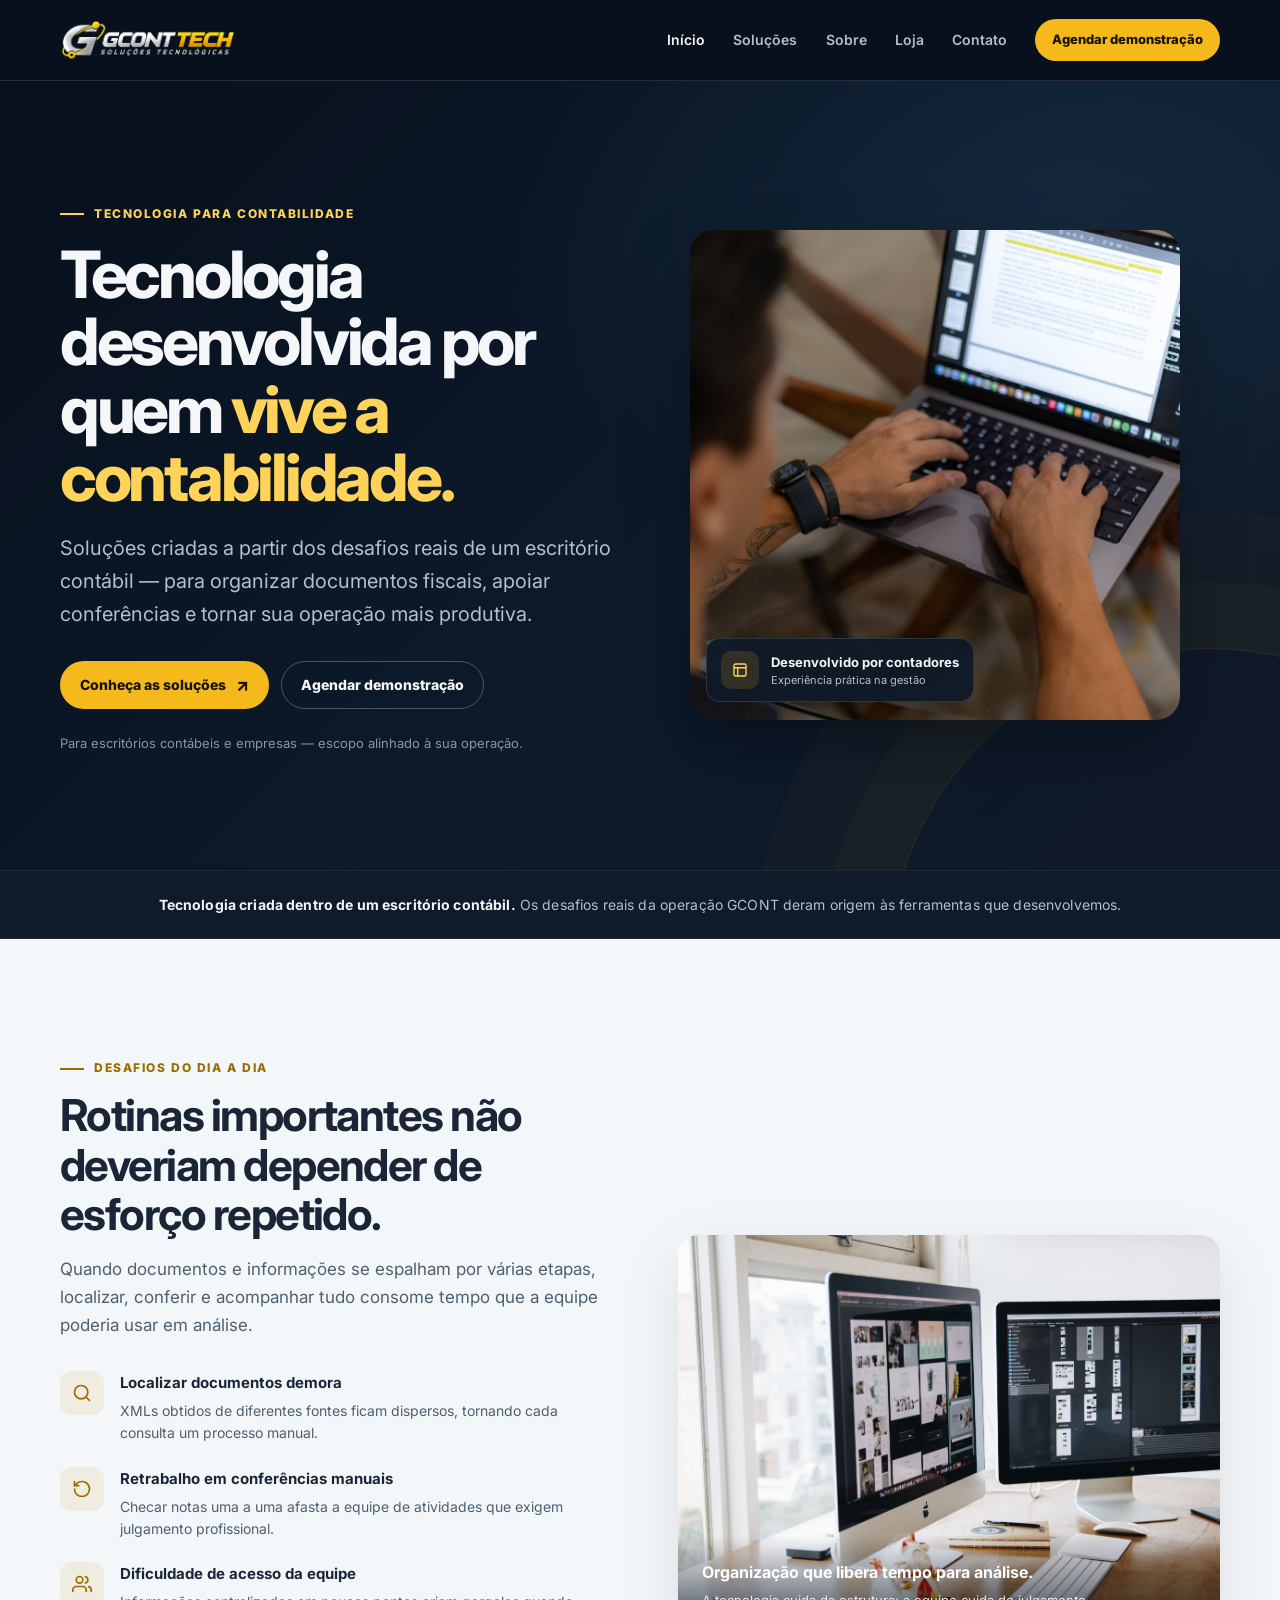
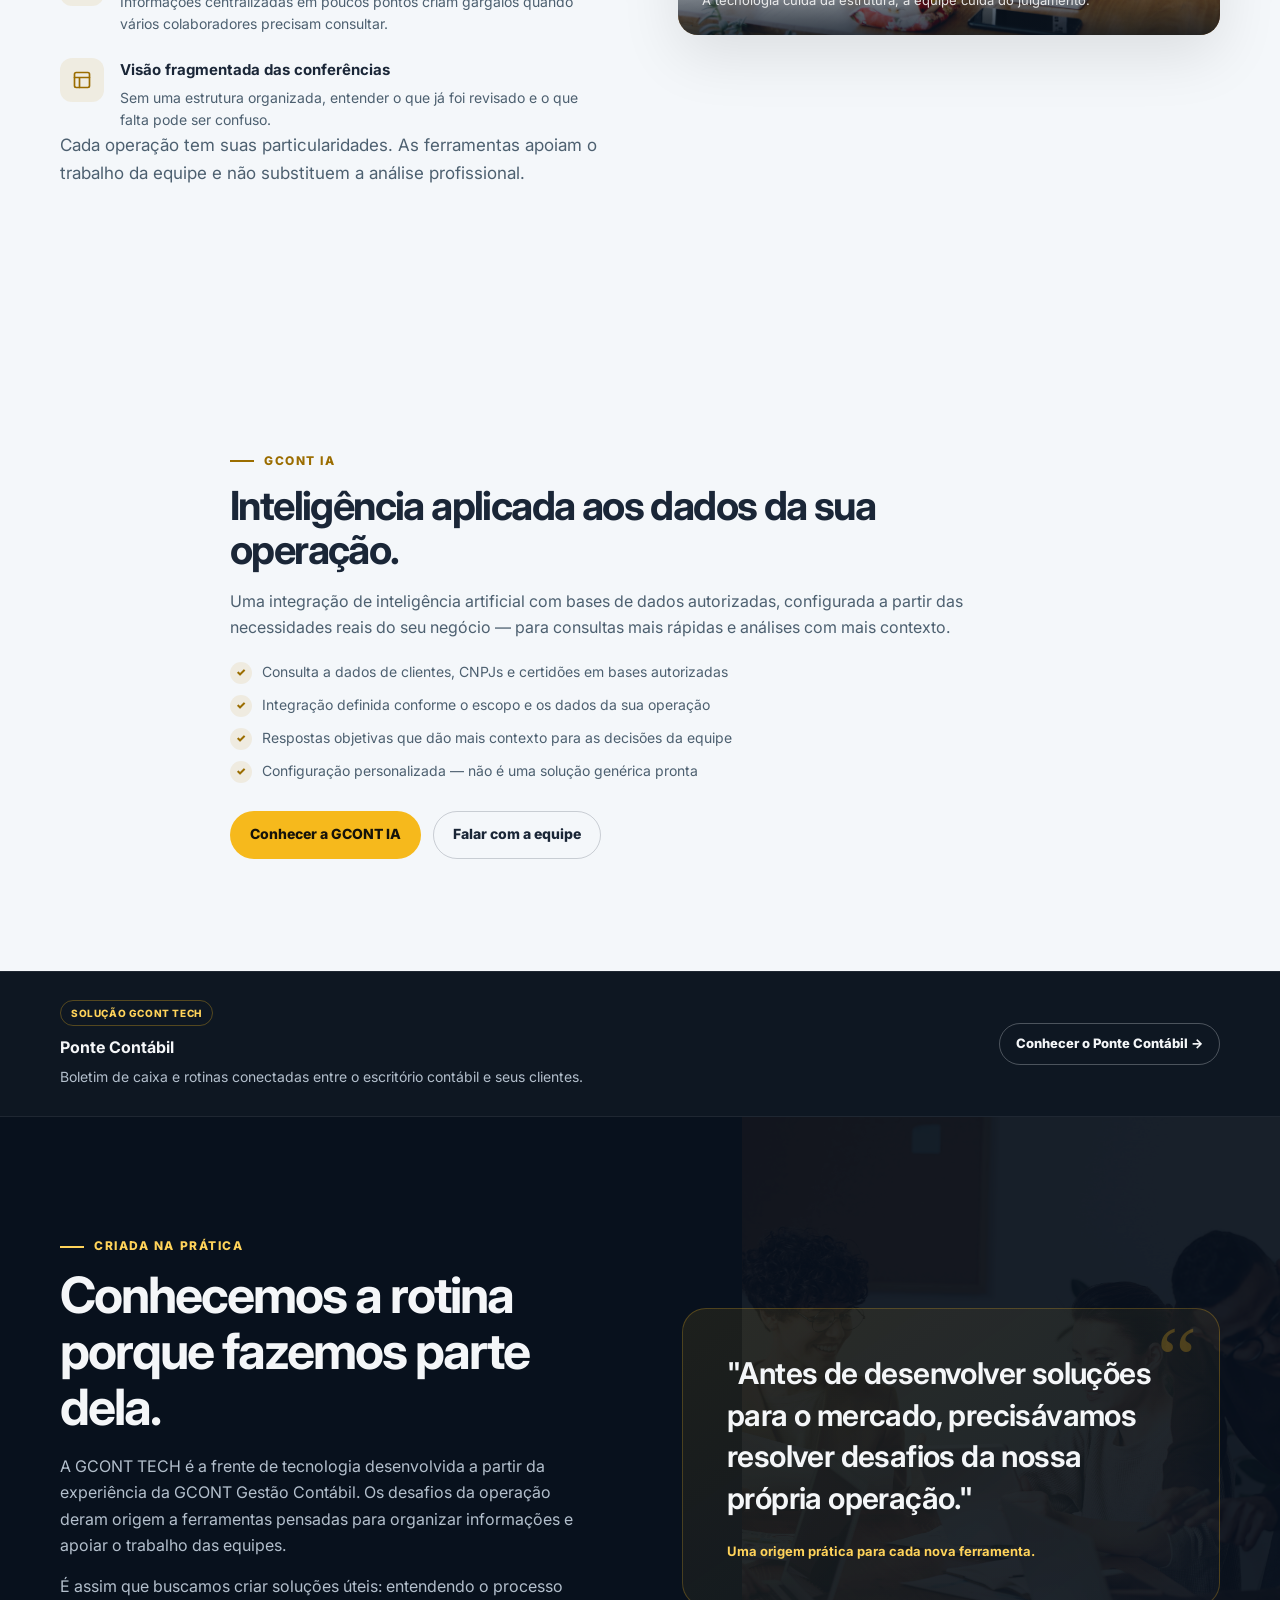
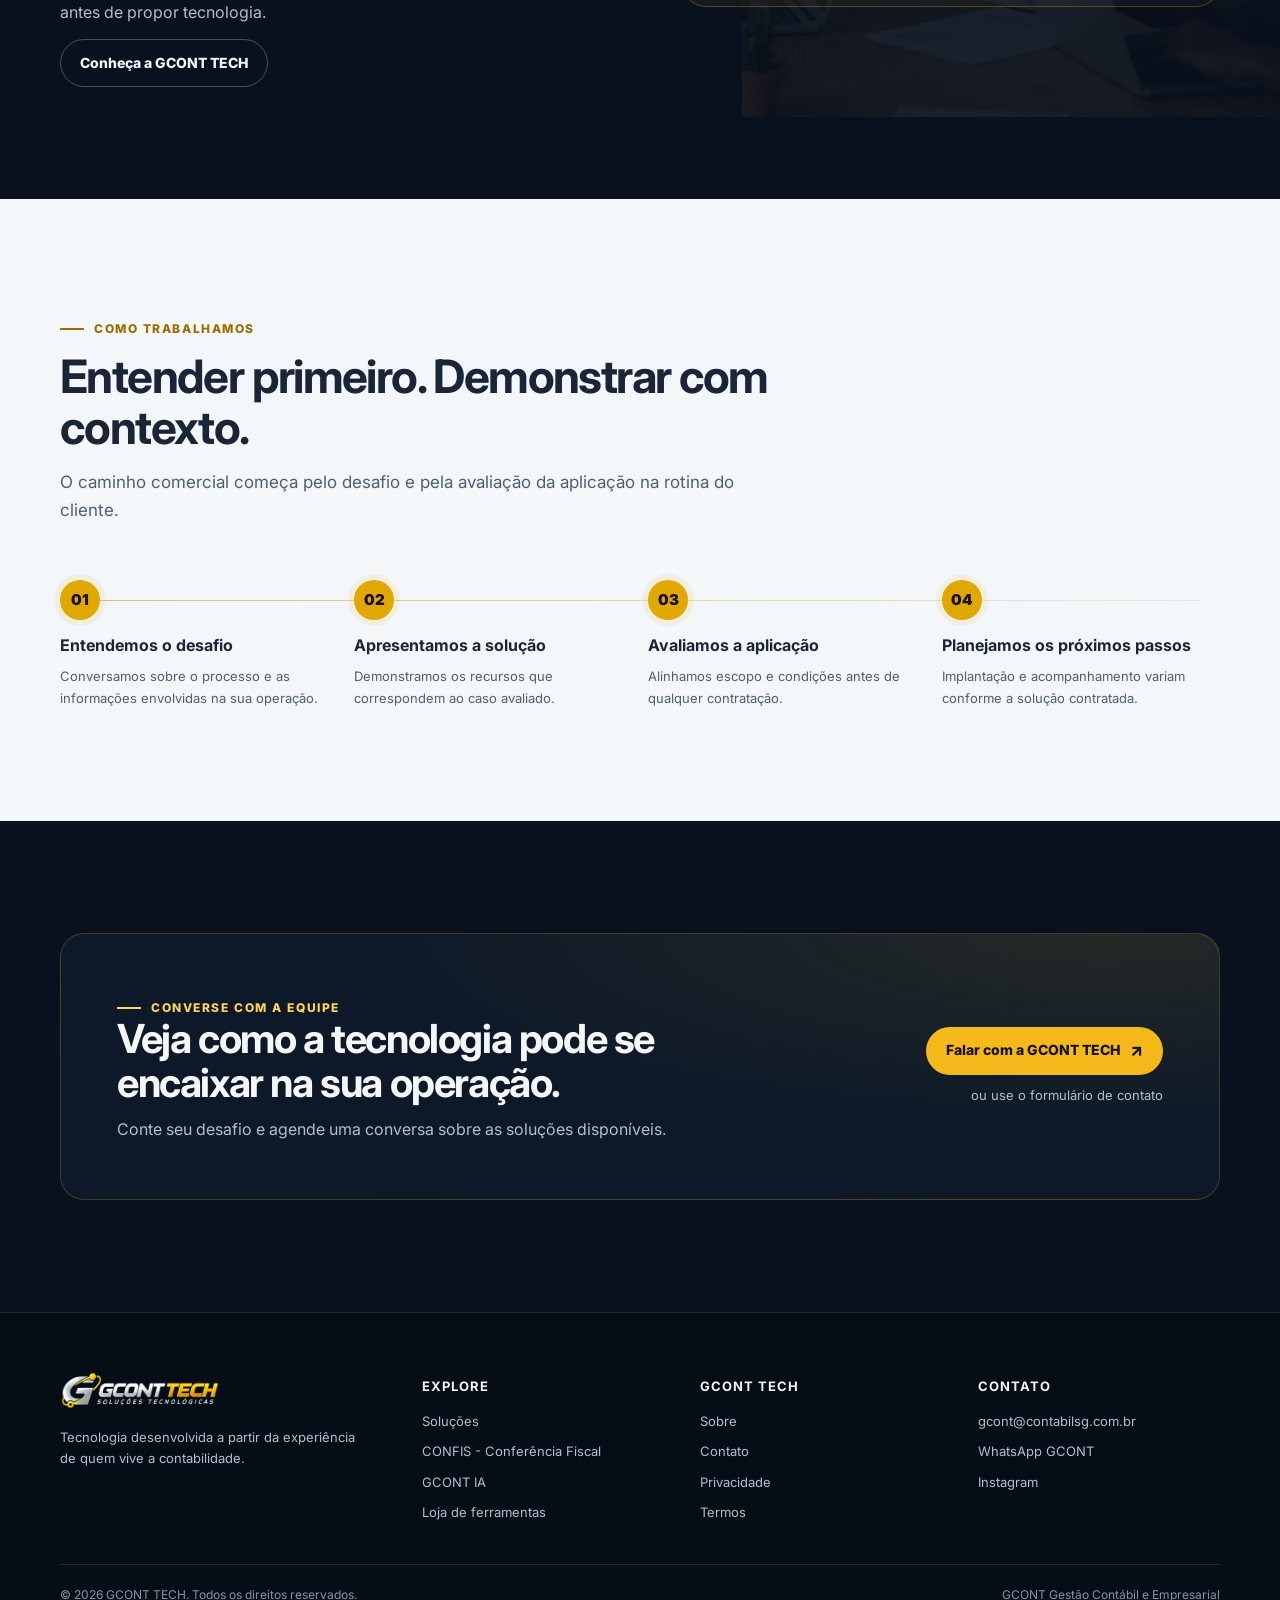
==== index.html @ 7520c1e1 "update" ====
<!doctype html>
<html lang="pt-BR">
<head>
  <meta charset="utf-8">
  <meta name="viewport" content="width=device-width, initial-scale=1">
  <meta name="description" content="Tecnologia desenvolvida a partir da rotina contábil. Conheça as soluções GCONT TECH para organizar documentos fiscais e consultar dados empresariais.">
  <meta name="theme-color" content="#08111d">
  <link rel="canonical" href="https://www.gcontvendas.com/">
  <link rel="icon" href="/logos/favicon-g.png?v=4" type="image/png" sizes="128x128">
  <link rel="preconnect" href="https://fonts.googleapis.com">
  <link rel="preconnect" href="https://fonts.gstatic.com" crossorigin>
  <link href="https://fonts.googleapis.com/css2?family=Inter:wght@400;500;600;700;800;900&display=swap" rel="stylesheet">
  <link rel="stylesheet" href="/assets/site.css?v=13">
  <script src="/assets/site-config.js" defer></script>
  <script src="/assets/site.js" defer></script>
  <title>GCONT TECH | Tecnologia para quem vive a contabilidade</title>
  <meta property="og:type" content="website">
  <meta property="og:locale" content="pt_BR">
  <meta property="og:site_name" content="GCONT TECH">
  <meta property="og:title" content="GCONT TECH | Tecnologia para quem vive a contabilidade">
  <meta property="og:description" content="Soluções tecnológicas desenvolvidas a partir de desafios reais da operação contábil.">
  <meta property="og:url" content="https://www.gcontvendas.com/">
  <meta property="og:image" content="https://www.gcontvendas.com/assets/gcont-tech-light.png.png">
  <meta name="twitter:card" content="summary_large_image">
  <script type="application/ld+json">
  {
    "@context": "https://schema.org",
    "@type": "Organization",
    "name": "GCONT TECH",
    "url": "https://www.gcontvendas.com/",
    "logo": "https://www.gcontvendas.com/assets/gcont-tech-wordmark.png",
    "email": "gcont@contabilsg.com.br",
    "sameAs": ["https://www.instagram.com/gcontcontabil"],
    "contactPoint": [{"@type": "ContactPoint","telephone": "+55-49-3674-0176","contactType": "sales","availableLanguage": "Portuguese"}]
  }
  </script>
</head>
<body data-page="home">
  <a class="skip-link" href="#conteudo">Pular para o conteúdo</a>

  <header class="site-header">
    <div class="container nav-shell">
      <a class="brand" href="/" aria-label="GCONT TECH — início">
        <img src="/assets/gcont-tech-wordmark.png" width="725" height="174" alt="GCONT TECH — Soluções Tecnológicas">
      </a>
      <button class="nav-toggle" type="button" data-menu-toggle aria-expanded="false" aria-controls="primary-nav" aria-label="Abrir menu">
        <svg viewBox="0 0 24 24" aria-hidden="true"><path d="M4 7h16M4 12h16M4 17h16" fill="none" stroke="currentColor" stroke-width="2" stroke-linecap="round"/></svg>
      </button>
      <nav class="primary-nav" id="primary-nav" aria-label="Navegação principal">
        <a href="/" aria-current="page">Início</a>
        <a href="/solucoes">Soluções</a>
        <a href="/sobre">Sobre</a>
        <a href="/loja">Loja</a>
        <a href="/contato">Contato</a>
        <a class="button button-small nav-cta" href="/contato?solucao=demonstracao" data-track="demo_request">Agendar demonstração</a>
      </nav>
    </div>
  </header>

  <main id="conteudo">

    <!-- ====================================================
         HERO
         ==================================================== -->
    <section class="hero">
      <div class="container hero-grid">
        <div class="hero-copy">
          <span class="eyebrow">Tecnologia para contabilidade</span>
          <h1>Tecnologia desenvolvida por quem <span>vive a contabilidade.</span></h1>
          <p>Soluções criadas a partir dos desafios reais de um escritório contábil — para organizar documentos fiscais, apoiar conferências e tornar sua operação mais produtiva.</p>
          <div class="hero-actions">
            <a class="button button-arrow" href="/solucoes" data-track="solutions_view">Conheça as soluções</a>
            <a class="button button-secondary" href="https://wa.me/554936740176?text=Ol%C3%A1%21%20Gostaria%20de%20agendar%20uma%20demonstra%C3%A7%C3%A3o%20com%20a%20GCONT%20TECH." data-whatsapp-message="Olá! Gostaria de agendar uma demonstração com a GCONT TECH." data-product="geral" data-track="demo_request" target="_blank" rel="noopener noreferrer">Agendar demonstração</a>
          </div>
          <p class="hero-footnote">Para escritórios contábeis e empresas — escopo alinhado à sua operação.</p>
        </div>

        <figure class="hero-visual hero-photo-visual">
          <img src="/assets/pexels-ogutomacedo-19879395.jpg" alt="Pessoa trabalhando em um notebook durante uma rotina digital." width="4160" height="6240" fetchpriority="high">
          <figcaption class="hero-proof-badge">
            <span class="hero-proof-badge-icon" aria-hidden="true">
              <svg viewBox="0 0 24 24" width="18" height="18" fill="none" stroke="currentColor" stroke-width="1.8" stroke-linecap="round" stroke-linejoin="round"><rect x="4" y="4" width="16" height="16" rx="2"/><path d="M4 9h16M9 9v11"/></svg>
            </span>
            <span><strong>Desenvolvido por contadores</strong><small>Experiência prática na gestão</small></span>
          </figcaption>
        </figure>
      </div>
    </section>

    <!-- Proof band -->
    <div class="proof-band">
      <div class="container">
        <p><strong>Tecnologia criada dentro de um escritório contábil.</strong> Os desafios reais da operação GCONT deram origem às ferramentas que desenvolvemos.</p>
      </div>
    </div>

    <!-- ====================================================
         DESAFIOS — seção clara, editorial
         ==================================================== -->
    <section class="section section-light" id="desafios" aria-labelledby="desafios-title">
      <div class="container">
        <div class="pain-editorial">
          <div class="pain-lead">
            <span class="eyebrow">Desafios do dia a dia</span>
            <h2 id="desafios-title">Rotinas importantes não deveriam depender de esforço repetido.</h2>
            <p>Quando documentos e informações se espalham por várias etapas, localizar, conferir e acompanhar tudo consome tempo que a equipe poderia usar em análise.</p>
            <div class="pain-items">
              <div class="pain-item">
                <div class="pain-icon" aria-hidden="true">
                  <svg viewBox="0 0 24 24" width="20" height="20" fill="none" stroke="currentColor" stroke-width="2" stroke-linecap="round" stroke-linejoin="round"><circle cx="11" cy="11" r="8"/><path d="m21 21-4.35-4.35"/></svg>
                </div>
                <div>
                  <h4>Localizar documentos demora</h4>
                  <p>XMLs obtidos de diferentes fontes ficam dispersos, tornando cada consulta um processo manual.</p>
                </div>
              </div>
              <div class="pain-item">
                <div class="pain-icon" aria-hidden="true">
                  <svg viewBox="0 0 24 24" width="20" height="20" fill="none" stroke="currentColor" stroke-width="2" stroke-linecap="round" stroke-linejoin="round"><path d="M3 12a9 9 0 1 0 9-9 9.75 9.75 0 0 0-6.74 2.74L3 8"/><path d="M3 3v5h5"/></svg>
                </div>
                <div>
                  <h4>Retrabalho em conferências manuais</h4>
                  <p>Checar notas uma a uma afasta a equipe de atividades que exigem julgamento profissional.</p>
                </div>
              </div>
              <div class="pain-item">
                <div class="pain-icon" aria-hidden="true">
                  <svg viewBox="0 0 24 24" width="20" height="20" fill="none" stroke="currentColor" stroke-width="2" stroke-linecap="round" stroke-linejoin="round"><path d="M17 21v-2a4 4 0 0 0-4-4H5a4 4 0 0 0-4 4v2"/><circle cx="9" cy="7" r="4"/><path d="M23 21v-2a4 4 0 0 0-3-3.87"/><path d="M16 3.13a4 4 0 0 1 0 7.75"/></svg>
                </div>
                <div>
                  <h4>Dificuldade de acesso da equipe</h4>
                  <p>Informações centralizadas em poucos pontos criam gargalos quando vários colaboradores precisam consultar.</p>
                </div>
              </div>
              <div class="pain-item">
                <div class="pain-icon" aria-hidden="true">
                  <svg viewBox="0 0 24 24" width="20" height="20" fill="none" stroke="currentColor" stroke-width="2" stroke-linecap="round" stroke-linejoin="round"><rect x="3" y="3" width="18" height="18" rx="2"/><path d="M3 9h18M9 21V9"/></svg>
                </div>
                <div>
                  <h4>Visão fragmentada das conferências</h4>
                  <p>Sem uma estrutura organizada, entender o que já foi revisado e o que falta pode ser confuso.</p>
                </div>
              </div>
            </div>
            <p class="pain-note">Cada operação tem suas particularidades. As ferramentas apoiam o trabalho da equipe e não substituem a análise profissional.</p>
          </div>

          <div class="pain-photo-side" aria-hidden="true">
            <img
              src="/assets/foto-escritorio.jpg"
              alt=""
              loading="lazy"
              width="800"
              height="600"
            >
            <div class="pain-photo-caption">
              <strong>Organização que libera tempo para análise.</strong>
              A tecnologia cuida da estrutura; a equipe cuida do julgamento.
            </div>
          </div>
        </div>
      </div>
    </section>

    <!-- ====================================================
         GCONT IA — seção clara
         ==================================================== -->
    <section class="section section-light" id="gcont-ia" aria-labelledby="gcontia-title">
      <div class="container">
        <div class="product-showcase product-showcase--text-only">
          <div class="product-copy-light">
            <span class="eyebrow">GCONT IA</span>
            <h2 id="gcontia-title">Inteligência aplicada aos dados da sua operação.</h2>
            <p>Uma integração de inteligência artificial com bases de dados autorizadas, configurada a partir das necessidades reais do seu negócio — para consultas mais rápidas e análises com mais contexto.</p>
            <ul class="benefit-list benefit-list-light">
              <li>Consulta a dados de clientes, CNPJs e certidões em bases autorizadas</li>
              <li>Integração definida conforme o escopo e os dados da sua operação</li>
              <li>Respostas objetivas que dão mais contexto para as decisões da equipe</li>
              <li>Configuração personalizada — não é uma solução genérica pronta</li>
            </ul>
            <div class="product-actions">
              <a class="button" href="/gcont-ia" data-track="gcontia_view">Conhecer a GCONT IA</a>
              <a class="button button-outline-light" href="/contato?solucao=gcont-ia" data-track="demo_request">Falar com a equipe</a>
            </div>
          </div>

        </div>
      </div>
    </section>

    <!-- Ponte Contábil — chamada institucional -->
    <div class="ponte-strip">
      <div class="container">
        <div class="ponte-inner">
          <div class="ponte-text">
            <span class="ponte-badge">Solução GCONT TECH</span>
            <div>
              <strong class="ponte-home-title">Ponte Contábil</strong>
              <p class="ponte-home-description">Boletim de caixa e rotinas conectadas entre o escritório contábil e seus clientes.</p>
            </div>
          </div>
          <a class="button button-secondary button-small" href="https://pontecontabil.com/landing/" target="_blank" rel="noopener noreferrer" data-track="ponte_landing_click">Conhecer o Ponte Contábil →</a>
        </div>
      </div>
    </div>

    <!-- ====================================================
         ORIGEM — conhecemos a rotina
         ==================================================== -->
    <section class="section origem-section" aria-labelledby="origem-title">
      <img
        class="origem-photo-bg"
        src="/assets/foto-equipe.jpg"
        alt=""
        aria-hidden="true"
        loading="lazy"
        width="800"
        height="600"
      >
      <div class="container split">
        <div class="split-copy">
          <span class="eyebrow">Criada na prática</span>
          <h2 id="origem-title">Conhecemos a rotina porque fazemos parte dela.</h2>
          <p>A GCONT TECH é a frente de tecnologia desenvolvida a partir da experiência da GCONT Gestão Contábil. Os desafios da operação deram origem a ferramentas pensadas para organizar informações e apoiar o trabalho das equipes.</p>
          <p>É assim que buscamos criar soluções úteis: entendendo o processo antes de propor tecnologia.</p>
          <a class="button button-secondary" href="/sobre">Conheça a GCONT TECH</a>
        </div>
        <div class="quote-panel">
          <blockquote>"Antes de desenvolver soluções para o mercado, precisávamos resolver desafios da nossa própria operação."</blockquote>
          <p>Uma origem prática para cada nova ferramenta.</p>
        </div>
      </div>
    </section>

    <!-- ====================================================
         COMO TRABALHAMOS — timeline, seção clara
         ==================================================== -->
    <section class="section section-light" id="processo" aria-labelledby="processo-title">
      <div class="container">
        <div class="section-head">
          <span class="eyebrow">Como trabalhamos</span>
          <h2 id="processo-title">Entender primeiro. Demonstrar com contexto.</h2>
          <p>O caminho comercial começa pelo desafio e pela avaliação da aplicação na rotina do cliente.</p>
        </div>
        <div class="timeline-wrap">
          <div class="timeline-track" aria-hidden="true"></div>
          <div class="timeline-grid">
            <div class="timeline-item">
              <div class="timeline-num" aria-hidden="true">01</div>
              <h3>Entendemos o desafio</h3>
              <p>Conversamos sobre o processo e as informações envolvidas na sua operação.</p>
            </div>
            <div class="timeline-item">
              <div class="timeline-num" aria-hidden="true">02</div>
              <h3>Apresentamos a solução</h3>
              <p>Demonstramos os recursos que correspondem ao caso avaliado.</p>
            </div>
            <div class="timeline-item">
              <div class="timeline-num" aria-hidden="true">03</div>
              <h3>Avaliamos a aplicação</h3>
              <p>Alinhamos escopo e condições antes de qualquer contratação.</p>
            </div>
            <div class="timeline-item">
              <div class="timeline-num" aria-hidden="true">04</div>
              <h3>Planejamos os próximos passos</h3>
              <p>Implantação e acompanhamento variam conforme a solução contratada.</p>
            </div>
          </div>
        </div>
      </div>
    </section>

    <!-- ====================================================
         CTA
         ==================================================== -->
    <section class="cta-section" id="contato" aria-labelledby="cta-title">
      <div class="container">
        <div class="cta-panel-v2">
          <div>
            <span class="eyebrow">Converse com a equipe</span>
            <h2 id="cta-title">Veja como a tecnologia pode se encaixar na sua operação.</h2>
            <p>Conte seu desafio e agende uma conversa sobre as soluções disponíveis.</p>
          </div>
          <div class="cta-actions">
            <a class="button button-arrow" href="https://wa.me/554936740176?text=Ol%C3%A1%21%20Gostaria%20de%20conhecer%20as%20solu%C3%A7%C3%B5es%20da%20GCONT%20TECH." data-whatsapp-message="Olá! Gostaria de conhecer as soluções da GCONT TECH." data-product="geral" data-track="demo_request" target="_blank" rel="noopener noreferrer">Falar com a GCONT TECH</a>
            <a href="/contato" style="font-size:13px;color:var(--muted);text-align:center">ou use o formulário de contato</a>
          </div>
        </div>
      </div>
    </section>

  </main>

  <footer class="footer">
    <div class="container">
      <div class="footer-grid">
        <div class="footer-brand">
          <a href="/" aria-label="GCONT TECH — início">
            <img src="/assets/gcont-tech-wordmark.png" width="725" height="174" alt="GCONT TECH — Soluções Tecnológicas">
          </a>
          <p>Tecnologia desenvolvida a partir da experiência de quem vive a contabilidade.</p>
        </div>
        <div>
          <h2>Explore</h2>
          <div class="footer-links">
            <a href="/solucoes">Soluções</a>
            <a href="/notasync">CONFIS - Conferência Fiscal</a>
            <a href="/gcont-ia">GCONT IA</a>
            <a href="/loja">Loja de ferramentas</a>
          </div>
        </div>
        <div>
          <h2>GCONT TECH</h2>
          <div class="footer-links">
            <a href="/sobre">Sobre</a>
            <a href="/contato">Contato</a>
            <a href="/privacidade">Privacidade</a>
            <a href="/termos">Termos</a>
          </div>
        </div>
        <div>
          <h2>Contato</h2>
          <div class="footer-links">
            <a href="mailto:gcont@contabilsg.com.br">gcont@contabilsg.com.br</a>
            <a href="https://wa.me/554936740176" target="_blank" rel="noopener noreferrer">WhatsApp GCONT</a>
            <a href="https://www.instagram.com/gcontcontabil" target="_blank" rel="noopener noreferrer">Instagram</a>
          </div>
        </div>
      </div>
      <div class="footer-bottom">
        <p>© <span data-current-year>2026</span> GCONT TECH. Todos os direitos reservados.</p>
        <p>GCONT Gestão Contábil e Empresarial</p>
      </div>
    </div>
  </footer>
</body>
</html>
---- assets/site.css ----
:root {
  color-scheme: dark;
  --bg: #08111d;
  --bg-soft: #0d1928;
  --surface: #111f30;
  --surface-strong: #17283b;
  --text: #f4f6f8;
  --muted: #b3bfcc;
  --faint: #8795a5;
  --line: rgba(212, 222, 232, .14);
  --gold: #f6b91c;
  --gold-light: #ffd35a;
  --gold-ink: #16130a;
  --blue: #6bb4df;
  --max: 1160px;
  --radius: 20px;
  --shadow: 0 24px 70px rgba(0, 0, 0, .28);
}

* { box-sizing: border-box; }
html { scroll-behavior: smooth; scroll-padding-top: 96px; }
body { margin: 0; background: var(--bg); color: var(--text); font-family: Inter, ui-sans-serif, system-ui, -apple-system, BlinkMacSystemFont, "Segoe UI", sans-serif; font-size: 16px; line-height: 1.65; -webkit-font-smoothing: antialiased; }
body.menu-open { overflow: hidden; }
img, svg { display: block; max-width: 100%; }
a { color: inherit; text-decoration: none; }
button, input, select, textarea { font: inherit; }
button, a { -webkit-tap-highlight-color: transparent; }
::selection { background: rgba(246, 185, 28, .3); color: white; }

.container { width: min(var(--max), calc(100% - 48px)); margin-inline: auto; }
.skip-link { position: absolute; z-index: 100; left: 16px; top: -60px; padding: 12px 16px; border-radius: 10px; background: var(--gold); color: var(--gold-ink); font-weight: 800; }
.skip-link:focus { top: 12px; }
.site-header { position: sticky; top: 0; z-index: 30; background: rgba(8, 17, 29, .92); border-bottom: 1px solid var(--line); backdrop-filter: blur(16px); }
.nav-shell { min-height: 80px; display: flex; align-items: center; justify-content: space-between; gap: 24px; }
.brand { flex: 0 0 176px; width: 176px; height: 44px; position: relative; display: inline-flex; align-items: center; overflow: hidden; }
.brand img { position: static; display: block; width: 100%; max-width: 100%; height: auto; transform: none; }
.primary-nav { display: flex; align-items: center; gap: clamp(14px, 2.2vw, 30px); }
.primary-nav > a:not(.button) { color: var(--muted); font-size: 14px; font-weight: 600; transition: color .18s ease; }
.primary-nav > a:not(.button):hover, .primary-nav > a[aria-current="page"] { color: var(--text); }
.nav-toggle { display: none; width: 46px; height: 46px; border: 1px solid var(--line); border-radius: 12px; color: var(--text); background: var(--surface); cursor: pointer; align-items: center; justify-content: center; }
.nav-toggle svg { width: 22px; height: 22px; }
.button { min-height: 48px; display: inline-flex; align-items: center; justify-content: center; gap: 10px; padding: 12px 19px; border: 1px solid transparent; border-radius: 999px; background: var(--gold); color: var(--gold-ink); font-size: 14px; line-height: 1.2; font-weight: 800; text-align: center; cursor: pointer; transition: transform .18s ease, background .18s ease, box-shadow .18s ease; }
.button:hover { background: var(--gold-light); transform: translateY(-2px); box-shadow: 0 12px 28px rgba(246, 185, 28, .2); }
.button:active { transform: translateY(0); }
.button-secondary { background: transparent; border-color: rgba(243, 246, 249, .27); color: var(--text); }
.button-secondary:hover { background: rgba(255,255,255,.07); box-shadow: none; }
.button-small { min-height: 42px; padding: 10px 16px; font-size: 13px; }
.button-arrow::after { content: "↗"; font-size: 17px; line-height: 1; }

.hero { position: relative; overflow: hidden; padding: clamp(68px, 9vw, 118px) 0 clamp(76px, 9vw, 116px); background: radial-gradient(ellipse at 85% 18%, rgba(52, 91, 126, .22), transparent 39%), linear-gradient(135deg, #08111d 5%, #0c1a2b 55%, #101927 100%); }
.hero::before { content: ""; position: absolute; width: 640px; height: 640px; right: -250px; bottom: -420px; border: 1px solid rgba(246,185,28,.13); border-radius: 50%; box-shadow: 0 0 0 66px rgba(246,185,28,.025), 0 0 0 136px rgba(246,185,28,.02); pointer-events: none; }
.hero-grid { position: relative; display: grid; grid-template-columns: minmax(0, 1.05fr) minmax(340px, .95fr); gap: clamp(36px, 7vw, 96px); align-items: center; }
.eyebrow { display: inline-flex; align-items: center; gap: 10px; color: var(--gold-light); font-size: 12px; line-height: 1.4; font-weight: 800; letter-spacing: .13em; text-transform: uppercase; }
.eyebrow::before { content: ""; width: 24px; height: 2px; background: currentColor; }
.hero h1 { max-width: 740px; margin: 18px 0 20px; font-size: clamp(42px, 5.1vw, 68px); line-height: 1.04; letter-spacing: -.05em; font-weight: 760; }
.hero h1 span { color: var(--gold-light); }
.hero-copy > p { max-width: 610px; margin: 0; color: var(--muted); font-size: clamp(17px, 1.6vw, 20px); line-height: 1.65; }
.hero-actions { display: flex; flex-wrap: wrap; gap: 12px; margin-top: 30px; }
.hero-footnote { margin-top: 24px !important; color: var(--faint) !important; font-size: 13px !important; }
.hero-visual { position: relative; min-height: 420px; display: grid; place-items: center; }
.visual-orbit { position: absolute; width: min(100%, 445px); aspect-ratio: 1; border: 1px solid rgba(246,185,28,.18); border-radius: 50%; box-shadow: inset 0 0 80px rgba(33, 67, 91, .12), 0 0 0 24px rgba(255,255,255,.012), 0 0 0 66px rgba(255,255,255,.009); }
.visual-card { position: relative; width: min(100%, 420px); padding: 26px; border: 1px solid rgba(223, 232, 239, .17); border-radius: 22px; background: linear-gradient(150deg, rgba(26, 43, 62, .96), rgba(13, 27, 43, .96)); box-shadow: var(--shadow); }
.visual-card-head { display: flex; justify-content: space-between; align-items: center; gap: 12px; padding-bottom: 20px; border-bottom: 1px solid var(--line); }
.visual-card-head strong { font-size: 14px; }
.visual-card-head small { color: var(--faint); font-size: 11px; letter-spacing: .08em; text-transform: uppercase; }
.visual-flow { display: grid; gap: 12px; padding: 20px 0; }
.flow-row { display: grid; grid-template-columns: 38px 1fr 18px; align-items: center; gap: 13px; min-height: 64px; padding: 12px 14px; border: 1px solid rgba(255,255,255,.09); border-radius: 14px; background: rgba(255,255,255,.035); }
.flow-number { width: 34px; height: 34px; display: grid; place-items: center; border-radius: 10px; background: rgba(246,185,28,.13); color: var(--gold-light); font-size: 13px; font-weight: 800; }
.flow-row strong { display: block; font-size: 13px; line-height: 1.35; }
.flow-row small { display: block; margin-top: 3px; color: var(--faint); font-size: 11px; }
.flow-arrow { color: var(--gold-light); font-size: 18px; }
.visual-card-foot { display: flex; align-items: center; gap: 9px; padding-top: 15px; border-top: 1px solid var(--line); color: var(--muted); font-size: 12px; }
.status-dot { width: 7px; height: 7px; border-radius: 50%; background: var(--gold); box-shadow: 0 0 0 4px rgba(246,185,28,.12); }

.proof-band { padding: 23px 0; background: #101b29; border-block: 1px solid var(--line); }
.proof-band p { margin: 0; color: #c6d0da; font-size: 14px; text-align: center; }
.proof-band strong { color: var(--text); }
.section { padding: clamp(72px, 9vw, 112px) 0; }
.section-soft { background: var(--bg-soft); border-block: 1px solid rgba(255,255,255,.05); }
.section-light { background: #f2f5f8; color: #162231; }
.section-head { max-width: 720px; margin-bottom: 38px; }
.section-head .eyebrow { color: #c28a00; }
.section-head h2, .section-title { margin: 13px 0 14px; font-size: clamp(30px, 4vw, 46px); line-height: 1.12; letter-spacing: -.035em; }
.section-head p { margin: 0; color: var(--muted); font-size: 17px; }
.section-light .section-head p { color: #526172; }
.section-light .section-head .eyebrow { color: #9b6d00; }
.problem-grid, .solution-grid, .benefit-grid, .feature-grid { display: grid; grid-template-columns: repeat(3, minmax(0, 1fr)); gap: 16px; }
.problem-card, .solution-card, .benefit-card, .feature-card { min-height: 190px; padding: 24px; border: 1px solid var(--line); border-radius: var(--radius); background: rgba(255,255,255,.035); }
.problem-card .icon, .feature-card .icon { width: 42px; height: 42px; display: grid; place-items: center; margin-bottom: 18px; border-radius: 12px; background: rgba(246,185,28,.11); color: var(--gold-light); font-size: 18px; }
.problem-card h3, .solution-card h3, .benefit-card h3, .feature-card h3 { margin: 0 0 8px; font-size: 17px; line-height: 1.3; }
.problem-card p, .solution-card p, .benefit-card p, .feature-card p { margin: 0; color: var(--muted); font-size: 14px; line-height: 1.65; }
.problem-note { margin-top: 18px; color: var(--faint); font-size: 13px; }
.solution-grid { grid-template-columns: repeat(3, minmax(0, 1fr)); }
.solution-card { min-height: 310px; display: flex; flex-direction: column; border-color: rgba(225,233,240,.17); background: linear-gradient(145deg, rgba(24,40,58,.94), rgba(15,28,43,.94)); transition: transform .2s ease, border-color .2s ease; }
.solution-card:hover { transform: translateY(-4px); border-color: rgba(246,185,28,.48); }
.solution-card .product-kicker { margin-bottom: 19px; color: var(--gold-light); font-size: 11px; font-weight: 800; letter-spacing: .12em; text-transform: uppercase; }
.solution-card h3 { margin-bottom: 12px; font-size: 24px; }
.solution-card p { margin-bottom: 23px; }
.solution-card .card-link { margin-top: auto; display: inline-flex; align-items: center; gap: 8px; color: var(--gold-light); font-size: 14px; font-weight: 800; }
.solution-card .card-link::after { content: "→"; font-size: 17px; }
.solution-card-muted { background: rgba(255,255,255,.018); border-style: dashed; }
.tag { display: inline-flex; align-self: flex-start; margin-bottom: 12px; padding: 5px 10px; border: 1px solid rgba(246,185,28,.3); border-radius: 999px; color: var(--gold-light); font-size: 11px; line-height: 1.3; font-weight: 800; letter-spacing: .04em; }
.split { display: grid; grid-template-columns: 1fr 1fr; gap: clamp(36px, 7vw, 84px); align-items: center; }
.split-copy h2 { margin: 12px 0 18px; font-size: clamp(31px, 4.4vw, 50px); line-height: 1.12; letter-spacing: -.04em; }
.split-copy p { margin: 0 0 14px; color: var(--muted); font-size: 16px; }
.quote-panel { position: relative; padding: clamp(28px, 4vw, 44px); border: 1px solid rgba(246,185,28,.25); border-radius: 24px; background: linear-gradient(145deg, rgba(246,185,28,.09), rgba(255,255,255,.02)); }
.quote-panel::before { content: "“"; position: absolute; top: 5px; right: 22px; color: rgba(246,185,28,.25); font-family: Georgia, serif; font-size: 90px; line-height: 1; }
.quote-panel blockquote { position: relative; margin: 0; font-size: clamp(21px, 2.6vw, 30px); line-height: 1.38; font-weight: 650; letter-spacing: -.02em; }
.quote-panel p { margin: 22px 0 0; color: var(--gold-light); font-size: 13px; font-weight: 700; }
.steps { display: grid; grid-template-columns: repeat(4, minmax(0,1fr)); gap: 15px; counter-reset: steps; }
.step { position: relative; min-height: 185px; padding: 24px; border: 1px solid var(--line); border-radius: 18px; background: rgba(255,255,255,.03); counter-increment: steps; }
.step::before { content: "0" counter(steps); display: block; margin-bottom: 26px; color: var(--gold-light); font-size: 12px; letter-spacing: .1em; font-weight: 850; }
.step h3 { margin: 0 0 8px; font-size: 16px; }
.step p { margin: 0; color: var(--muted); font-size: 13px; }
.cta-panel { display: flex; align-items: center; justify-content: space-between; gap: 28px; padding: clamp(28px, 5vw, 52px); border: 1px solid rgba(246,185,28,.24); border-radius: 24px; background: radial-gradient(ellipse at 90% 0%, rgba(246,185,28,.11), transparent 45%), #111d2b; }
.cta-panel h2 { max-width: 670px; margin: 0 0 10px; font-size: clamp(28px, 3.7vw, 42px); line-height: 1.12; letter-spacing: -.035em; }
.cta-panel p { margin: 0; color: var(--muted); }
.cta-panel .button { flex: 0 0 auto; }
.notice { padding: 17px 20px; border-left: 3px solid var(--gold); border-radius: 0 12px 12px 0; background: rgba(246,185,28,.07); color: #e9e2d3; font-size: 14px; }
.notice strong { color: var(--gold-light); }
.flow-steps { display: grid; grid-template-columns: repeat(4, 1fr); gap: 12px; counter-reset: flow; }
.flow-step { min-height: 160px; padding: 22px; border: 1px solid var(--line); border-radius: 18px; background: var(--surface); counter-increment: flow; }
.flow-step::before { content: "Etapa " counter(flow); display: block; margin-bottom: 20px; color: var(--gold-light); font-size: 12px; font-weight: 800; text-transform: uppercase; letter-spacing: .1em; }
.flow-step h3 { margin: 0 0 8px; font-size: 15px; }
.flow-step p { margin: 0; color: var(--muted); font-size: 13px; }
.faq-list { display: grid; gap: 10px; max-width: 860px; }
.faq-list details { padding: 0 20px; border: 1px solid var(--line); border-radius: 14px; background: rgba(255,255,255,.025); }
.faq-list summary { min-height: 60px; display: flex; align-items: center; justify-content: space-between; gap: 18px; cursor: pointer; list-style: none; font-weight: 700; }
.faq-list summary::-webkit-details-marker { display: none; }
.faq-list summary::after { content: "+"; color: var(--gold-light); font-size: 22px; }
.faq-list details[open] summary::after { content: "−"; }
.faq-list details p { margin: 0; padding: 0 0 19px; color: var(--muted); font-size: 14px; }
.page-hero { padding: clamp(60px, 8vw, 94px) 0 54px; background: radial-gradient(ellipse at 82% 0%, rgba(56, 97, 130, .18), transparent 45%), var(--bg); }
.page-hero h1 { max-width: 850px; margin: 14px 0 16px; font-size: clamp(40px, 5.3vw, 62px); line-height: 1.06; letter-spacing: -.045em; }
.page-hero p { max-width: 760px; margin: 0; color: var(--muted); font-size: 18px; }
.page-content { padding: 50px 0 96px; }
.copy-column { max-width: 820px; }
.copy-column h2 { margin: 42px 0 12px; font-size: 27px; line-height: 1.2; }
.copy-column h3 { margin: 26px 0 8px; font-size: 19px; }
.copy-column p, .copy-column li { color: var(--muted); }
.copy-column a:not(.button) { color: var(--gold-light); text-decoration: underline; text-underline-offset: 3px; }
.copy-column ul { padding-left: 23px; }
.check-list { display: grid; gap: 12px; padding: 0; list-style: none; }
.check-list li { display: flex; gap: 12px; align-items: flex-start; }
.check-list li::before { content: "✓"; flex: 0 0 auto; width: 23px; height: 23px; display: grid; place-items: center; border-radius: 50%; background: rgba(246,185,28,.12); color: var(--gold-light); font-size: 13px; font-weight: 900; }
.form-layout { display: grid; grid-template-columns: .8fr 1.2fr; gap: clamp(32px, 6vw, 72px); align-items: start; }
.form-card { padding: clamp(22px, 4vw, 34px); border: 1px solid var(--line); border-radius: 22px; background: var(--surface); }
.form-card h2 { margin: 0 0 8px; font-size: 24px; }
.form-card > p { margin: 0 0 24px; color: var(--muted); font-size: 14px; }
.contact-form { display: grid; grid-template-columns: 1fr 1fr; gap: 17px; }
.field { display: grid; gap: 7px; }
.field-full { grid-column: 1 / -1; }
.field label { color: #e4eaf0; font-size: 13px; font-weight: 700; }
.field input, .field select, .field textarea { width: 100%; min-height: 48px; padding: 11px 13px; border: 1px solid rgba(224,233,241,.22); border-radius: 11px; outline: none; background: #0a1522; color: var(--text); }
.field textarea { min-height: 106px; resize: vertical; }
.consent-check { display: flex; align-items: flex-start; gap: 11px; color: var(--muted) !important; font-size: 13px !important; font-weight: 500 !important; line-height: 1.55; }
.consent-check input { flex: 0 0 20px; width: 20px; min-height: 20px; height: 20px; margin: 2px 0 0; accent-color: var(--gold); }
.consent-check a { color: var(--gold-light); text-decoration: underline; text-underline-offset: 2px; }
.field input::placeholder, .field textarea::placeholder { color: #76879a; }
.field input:focus, .field select:focus, .field textarea:focus { border-color: var(--gold); box-shadow: 0 0 0 3px rgba(246,185,28,.12); }
.form-note, .form-status { color: var(--faint); font-size: 12px; }
.form-status { min-height: 22px; color: #dfe7ee; }
.honeypot { position: absolute !important; left: -10000px !important; width: 1px !important; height: 1px !important; overflow: hidden !important; }
.form-fallback { margin: 8px 0 0; }
.form-fallback[hidden] { display: none; }
.footer { padding: 58px 0 25px; border-top: 1px solid var(--line); background: #060d16; }
.footer-grid { display: grid; grid-template-columns: 1.35fr repeat(3, 1fr); gap: 36px; padding-bottom: 40px; }
.footer-brand > a { position: relative; display: flex; align-items: center; justify-content: center; width: 160px; height: 40px; margin-bottom: 16px; overflow: hidden; }
.footer-brand img { position: static; display: block; width: 100%; max-width: 100%; height: auto; margin: 0; transform: none; }
.footer-brand p { max-width: 300px; margin: 0; color: var(--muted); font-size: 13px; }
.footer h2 { margin: 5px 0 14px; color: var(--text); font-size: 13px; letter-spacing: .07em; text-transform: uppercase; }
.footer-links { display: grid; justify-items: start; gap: 9px; }
.footer-links a { color: var(--muted); font-size: 13px; }
.footer-links a:hover { color: var(--gold-light); }
.footer-bottom { display: flex; justify-content: space-between; gap: 18px; padding-top: 20px; border-top: 1px solid var(--line); color: var(--faint); font-size: 12px; }
.footer-bottom p { margin: 0; }
.light-text { color: #526172 !important; }
.legal-note { margin-top: 36px; padding-top: 18px; border-top: 1px solid var(--line); color: var(--faint); font-size: 12px; }

:focus-visible { outline: 3px solid var(--gold-light); outline-offset: 3px; }
@media (max-width: 1000px) {
  .primary-nav { gap: 14px; }
  .primary-nav > a:not(.button) { font-size: 13px; }
  .brand { flex-basis: 158px; width: 158px; height: 40px; }
  .nav-cta { min-height: 43px; padding-inline: 14px; font-size: 12px; }
  .hero-grid { gap: 36px; }
}
@media (max-width: 860px) {
  .container { width: min(var(--max), calc(100% - 36px)); }
  .nav-shell { min-height: 72px; }
  .brand { flex-basis: 160px; width: 160px; height: 40px; }
  .nav-toggle { display: inline-flex; }
  .primary-nav { position: fixed; inset: 72px 0 auto; display: none; max-height: calc(100dvh - 72px); overflow: auto; padding: 18px 22px 26px; border-bottom: 1px solid var(--line); background: #0a1421; box-shadow: 0 24px 35px rgba(0,0,0,.24); }
  .primary-nav.is-open { display: grid; align-items: stretch; gap: 2px; }
  .primary-nav > a:not(.button) { min-height: 48px; display: flex; align-items: center; font-size: 15px; }
  .primary-nav .button { margin-top: 10px; }
  .hero-grid { grid-template-columns: 1fr; }
  .hero-copy { max-width: 720px; }
  .hero-visual { min-height: 365px; }
  .visual-card { width: min(100%, 500px); }
  .split { grid-template-columns: 1fr; }
  .solution-grid, .problem-grid, .benefit-grid, .feature-grid { grid-template-columns: repeat(2, minmax(0, 1fr)); }
  .steps, .flow-steps { grid-template-columns: repeat(2, minmax(0,1fr)); }
  .form-layout { grid-template-columns: 1fr; }
  .footer-grid { grid-template-columns: repeat(2, 1fr); }
}
@media (max-width: 560px) {
  .container { width: min(var(--max), calc(100% - 32px)); }
  .brand { flex-basis: 142px; width: 142px; height: 36px; }
  .hero { padding: 56px 0 68px; }
  .hero-grid, .hero-grid > *, .hero-copy, .page-hero .container, .form-layout > * { min-width: 0; }
  .hero h1, .page-hero h1 { max-width: 100%; width: 100%; font-size: clamp(36px, 10.5vw, 44px); overflow-wrap: anywhere; }
  .hero-copy > p, .page-hero p, .split-copy p { max-width: 100%; overflow-wrap: anywhere; }
  .hero-copy > p { font-size: 16px; }
  .hero-actions { display: grid; }
  .hero-actions .button { width: 100%; }
  .hero-visual { min-height: 332px; margin-top: 4px; }
  .visual-orbit { width: 92%; }
  .visual-card { width: 100%; min-width: 0; padding: 18px; }
  .flow-row { min-height: 59px; min-width: 0; padding: 10px; grid-template-columns: 38px minmax(0, 1fr) 18px; }
  .flow-row > span:nth-child(2) { min-width: 0; }
  .section { padding: 66px 0; }
  .section-head { margin-bottom: 28px; }
  .solution-grid, .problem-grid, .benefit-grid, .feature-grid, .steps, .flow-steps { grid-template-columns: 1fr; }
  .solution-card { min-height: auto; }
  .problem-card, .feature-card { min-height: auto; }
  .step { min-height: 150px; }
  .cta-panel { display: grid; }
  .cta-panel .button { width: 100%; }
  .page-hero { padding: 52px 0 38px; }
  .page-hero p { font-size: 16px; }
  .form-card { min-width: 0; }
  .contact-form { grid-template-columns: minmax(0, 1fr); }
  .field-full { grid-column: auto; }
  .form-card { padding: 22px 18px; }
  .footer { padding-top: 46px; }
  .footer-grid { grid-template-columns: 1fr 1fr; gap: 28px 18px; }
  .footer-brand { grid-column: 1 / -1; }
  .footer-bottom { display: grid; }
}
@media (prefers-reduced-motion: reduce) {
  *, *::before, *::after { scroll-behavior: auto !important; transition-duration: .01ms !important; animation-duration: .01ms !important; animation-iteration-count: 1 !important; }
}

/* ============================================================
   COMPONENTES DAS PÁGINAS INTERNAS — v3
   ============================================================ */

/* ---- Conteúdo editorial (páginas legais, sobre) ---- */
.page-content { padding: clamp(48px, 7vw, 88px) 0; }
.copy-column { max-width: 760px; }
.copy-column h2 { margin: 36px 0 12px; font-size: clamp(20px, 2.2vw, 26px); letter-spacing: -.02em; line-height: 1.2; }
.copy-column h2:first-child { margin-top: 0; }
.copy-column p { margin: 0 0 16px; color: var(--muted); font-size: 16px; line-height: 1.7; }
.copy-column p:last-child { margin-bottom: 0; }
.copy-column a { color: var(--gold-light); text-decoration: underline; text-underline-offset: 3px; }
.legal-note { margin-top: 32px; padding: 16px 20px; border-left: 3px solid var(--gold); border-radius: 0 10px 10px 0; background: rgba(246,185,28,.06); color: var(--faint); font-size: 13px; line-height: 1.6; }

/* ---- Lista de checks ---- */
.check-list { list-style: none; padding: 0; display: grid; gap: 12px; }
.check-list li { display: flex; gap: 12px; align-items: flex-start; color: var(--muted); font-size: 16px; line-height: 1.65; }
.check-list li::before { content: "✓"; flex: 0 0 24px; width: 24px; height: 24px; display: grid; place-items: center; border-radius: 50%; background: rgba(246,185,28,.12); color: var(--gold-light); font-size: 11px; font-weight: 900; margin-top: 2px; }

/* ---- Formulário de contato ---- */
.form-layout { display: grid; grid-template-columns: 1fr 1.15fr; gap: clamp(40px, 7vw, 80px); align-items: start; }
.form-info { padding-top: 8px; }
.form-info p { color: var(--muted); font-size: 16px; margin: 0 0 28px; }
.form-info h2 { margin: 12px 0 16px; font-size: clamp(26px, 3vw, 36px); line-height: 1.12; letter-spacing: -.035em; }
.form-card { background: var(--surface); border: 1px solid var(--line); border-radius: 20px; padding: clamp(24px, 4vw, 40px); }
.form-card > h2 { margin: 0 0 6px; font-size: 20px; letter-spacing: -.02em; }
.form-card > p { margin: 0 0 24px; color: var(--muted); font-size: 14px; }
.contact-form { display: grid; grid-template-columns: 1fr 1fr; gap: 14px; }
.field { display: grid; gap: 5px; }
.field-full { grid-column: 1 / -1; }
.field label { font-size: 13px; font-weight: 700; color: var(--text); letter-spacing: .01em; }
.field input, .field select, .field textarea { background: rgba(255,255,255,.04); border: 1px solid rgba(212,222,232,.18); border-radius: 10px; padding: 11px 14px; color: var(--text); font-size: 15px; outline: none; transition: border-color .18s; width: 100%; }
.field input:focus, .field select:focus, .field textarea:focus { border-color: var(--gold); background: rgba(255,255,255,.065); }
.field input::placeholder, .field textarea::placeholder { color: var(--faint); }
.field select { cursor: pointer; }
.field option { background: #111f30; }
.consent-check { display: flex; gap: 10px; align-items: flex-start; font-size: 13px; color: var(--muted); cursor: pointer; }
.consent-check input[type="checkbox"] { flex: 0 0 18px; width: 18px; height: 18px; margin-top: 2px; accent-color: var(--gold); cursor: pointer; }
.consent-check a { color: var(--gold-light); }
.honeypot { display: none !important; }
.form-note { margin-top: 8px; font-size: 12px; color: var(--faint); line-height: 1.5; }
.form-status:not(:empty) { margin-top: 10px; padding: 10px 14px; border-radius: 8px; background: rgba(246,185,28,.08); color: var(--gold-light); font-size: 14px; }
.form-fallback { margin-top: 10px; }

/* ---- Contact info items ---- */
.contact-info { display: grid; gap: 20px; margin-bottom: 32px; }
.ci-item { display: flex; gap: 14px; align-items: flex-start; }
.ci-icon { flex: 0 0 44px; width: 44px; height: 44px; display: grid; place-items: center; border-radius: 12px; background: rgba(246,185,28,.1); color: var(--gold-light); font-size: 20px; }
.ci-label { font-size: 11px; font-weight: 700; color: var(--faint); text-transform: uppercase; letter-spacing: .08em; margin-bottom: 3px; display: block; }
.ci-value { font-size: 16px; color: var(--text); font-weight: 600; }
.ci-value a { color: var(--text); }

/* ---- About page / photo hero ---- */
.photo-hero { position: relative; overflow: hidden; padding: clamp(80px, 11vw, 140px) 0 clamp(72px, 9vw, 100px); }
.photo-hero-bg { position: absolute; inset: 0; object-fit: cover; width: 100%; height: 100%; opacity: .1; pointer-events: none; }
.photo-hero .container { position: relative; z-index: 1; }

/* ---- Values grid ---- */
.values-grid { display: grid; grid-template-columns: repeat(3, 1fr); gap: 20px; }
.value-item { padding: 28px; border: 1px solid var(--line); border-radius: 18px; background: rgba(255,255,255,.03); }
.value-num { font-size: 10px; font-weight: 800; letter-spacing: .12em; color: var(--gold-light); text-transform: uppercase; margin-bottom: 14px; }
.value-item h3 { margin: 0 0 10px; font-size: 18px; letter-spacing: -.02em; }
.value-item p { margin: 0; font-size: 14px; color: var(--muted); line-height: 1.65; }
.section-light .value-item { background: rgba(255,255,255,.7); border-color: rgba(0,0,0,.08); }
.section-light .value-item h3 { color: #1a2637; }
.section-light .value-item p { color: #1a2535; }
.section-light .value-num { color: #9b6d00; }

/* ---- Solutions page ---- */
.sol-header { max-width: 620px; margin-bottom: 24px; }
.sol-header h2 { margin: 12px 0 12px; font-size: clamp(26px, 3.2vw, 38px); line-height: 1.12; letter-spacing: -.04em; }
.sol-header p { color: var(--muted); font-size: 17px; margin: 0; }
.section-light .sol-header p { color: #4d6070; }
.section-light .sol-header h2 { color: #1a2637; }
.sol-features { display: grid; grid-template-columns: 1fr 1fr; gap: 9px; margin: 18px 0 26px; }
.sol-feature { display: flex; gap: 9px; align-items: flex-start; font-size: 14px; color: var(--muted); line-height: 1.55; }
.sol-feature::before { content: "✓"; flex: 0 0 20px; width: 20px; height: 20px; display: grid; place-items: center; border-radius: 50%; background: rgba(246,185,28,.12); color: var(--gold-light); font-size: 10px; font-weight: 900; margin-top: 2px; flex-shrink: 0; }
.section-light .sol-feature { color: #4d6070; }
.section-light .sol-feature::before { background: rgba(194,138,0,.1); color: #9b6d00; }

/* ---- FAQ melhorado ---- */
.faq-list { display: grid; gap: 4px; }
.faq-list details { border: 1px solid var(--line); border-radius: 12px; overflow: hidden; background: rgba(255,255,255,.02); }
.faq-list summary { list-style: none; padding: 16px 20px; cursor: pointer; font-size: 15px; font-weight: 700; display: flex; justify-content: space-between; align-items: center; gap: 12px; color: var(--text); }
.faq-list summary::-webkit-details-marker { display: none; }
.faq-list summary::after { content: "+"; flex-shrink: 0; width: 24px; height: 24px; display: grid; place-items: center; border-radius: 50%; background: rgba(246,185,28,.1); color: var(--gold-light); font-size: 18px; line-height: 1; transition: transform .2s; }
.faq-list details[open] summary::after { content: "−"; }
.faq-list details[open] { border-color: rgba(246,185,28,.28); }
.faq-list details[open] summary { border-bottom: 1px solid var(--line); }
.faq-list details p { padding: 16px 20px; margin: 0; color: var(--muted); font-size: 14px; line-height: 1.7; }

/* ---- Flow steps (notasync) ---- */
.flow-steps { display: grid; grid-template-columns: repeat(4, 1fr); gap: 16px; counter-reset: flow; }
.flow-step { position: relative; padding: 24px; border: 1px solid var(--line); border-radius: 18px; background: rgba(255,255,255,.03); counter-increment: flow; }
.flow-step::before { content: "0" counter(flow); display: block; margin-bottom: 20px; color: var(--gold-light); font-size: 11px; letter-spacing: .1em; font-weight: 800; }
.flow-step h3 { margin: 0 0 8px; font-size: 16px; line-height: 1.3; }
.flow-step p { margin: 0; color: var(--muted); font-size: 13px; line-height: 1.65; }
.section-light .flow-step::before { color: #9b6d00; }
.section-light .flow-step h3 { color: #1a2637; }
.section-light .flow-step p { color: #4d6070; }
.section-light .flow-step { border-color: rgba(0,0,0,.08); background: rgba(255,255,255,.7); }

/* ---- Feature module (GCONT IA) ---- */
.feature-module { display: grid; grid-template-columns: 1fr 1fr; gap: 24px; }
.feature-tile { padding: 24px; border: 1px solid var(--line); border-radius: 16px; background: rgba(255,255,255,.03); }
.feature-tile-icon { width: 44px; height: 44px; display: grid; place-items: center; border-radius: 12px; background: rgba(246,185,28,.1); color: var(--gold-light); font-size: 18px; margin-bottom: 14px; }
.feature-tile h3 { margin: 0 0 8px; font-size: 16px; line-height: 1.3; }
.feature-tile p { margin: 0; color: var(--muted); font-size: 14px; line-height: 1.65; }

/* ---- Responsive novos componentes ---- */
@media (max-width: 860px) {
  .form-layout { grid-template-columns: 1fr; }
  .contact-form { grid-template-columns: 1fr; }
  .field-full { grid-column: auto; }
  .values-grid { grid-template-columns: 1fr 1fr; }
  .sol-features { grid-template-columns: 1fr; }
  .flow-steps { grid-template-columns: 1fr 1fr; }
  .feature-module { grid-template-columns: 1fr; }
}
@media (max-width: 560px) {
  .values-grid { grid-template-columns: 1fr; gap: 14px; }
  .flow-steps { grid-template-columns: 1fr; gap: 14px; }
  .form-card { padding: 22px 18px; }
  .sol-features { grid-template-columns: 1fr; }
}

/* ============================================================
   REDESIGN — novos componentes e refinamentos visuais
   ============================================================ */

/* Light section base */
.section-light { background: #f4f7fa; color: #1a2637; }
.section-light .eyebrow { color: #9b6d00; }
.section-light .section-head p { color: #4d6070; }
.section-light .section-head h2 { color: #1a2637; }
.section-white { background: #fff; color: #1a2637; }

/* Proof band melhorada */
.proof-band { padding: 22px 0; background: #0f1b29; border-block: 1px solid rgba(255,255,255,.06); }
.proof-band p { margin: 0; color: #b3bfcc; font-size: 14px; text-align: center; letter-spacing: .01em; }
.proof-band strong { color: #f4f6f8; }

/* ---- Hero visual: App window ---- */
.app-window { border-radius: 14px; overflow: hidden; background: #08111d; border: 1px solid rgba(255,255,255,.11); box-shadow: 0 40px 100px rgba(0,0,0,.55), 0 0 0 1px rgba(255,255,255,.04); }
.app-chrome { display: flex; align-items: center; gap: 6px; padding: 11px 15px; background: #101e2f; border-bottom: 1px solid rgba(255,255,255,.07); }
.chrome-dot { width: 11px; height: 11px; border-radius: 50%; flex-shrink: 0; }
.chrome-dot-red { background: #ff5f57; }
.chrome-dot-yellow { background: #febc2e; }
.chrome-dot-green { background: #28c840; }
.chrome-title { flex: 1; text-align: center; font-size: 11px; color: var(--faint); margin-left: -33px; }
.app-body { display: flex; }
.app-nav-rail { display: flex; flex-direction: column; gap: 2px; padding: 12px 0; background: #0c1927; border-right: 1px solid rgba(255,255,255,.06); }
.nav-icon { width: 46px; height: 38px; display: grid; place-items: center; color: var(--faint); font-size: 13px; cursor: default; transition: color .15s; }
.nav-icon.active { color: var(--gold-light); background: rgba(246,185,28,.07); border-left: 2px solid var(--gold); }
.app-content { flex: 1; min-width: 0; }
.app-toolbar { display: flex; align-items: center; gap: 8px; padding: 9px 14px; background: #0e1c2c; border-bottom: 1px solid rgba(255,255,255,.05); flex-wrap: wrap; }
.toolbar-search-box { flex: 1; display: flex; align-items: center; gap: 6px; padding: 5px 10px; border: 1px solid rgba(255,255,255,.1); border-radius: 8px; background: rgba(255,255,255,.025); color: var(--faint); font-size: 11px; min-width: 120px; }
.toolbar-chip { padding: 5px 9px; border: 1px solid rgba(255,255,255,.09); border-radius: 7px; background: rgba(255,255,255,.02); color: var(--muted); font-size: 10px; cursor: default; white-space: nowrap; }
.doc-list-head { display: grid; grid-template-columns: 56px 1fr 88px 60px; padding: 7px 14px; background: rgba(255,255,255,.025); border-bottom: 1px solid rgba(255,255,255,.05); }
.doc-list-head span { font-size: 9px; font-weight: 700; color: var(--faint); text-transform: uppercase; letter-spacing: .07em; }
.doc-row { display: grid; grid-template-columns: 56px 1fr 88px 60px; padding: 9px 14px; border-bottom: 1px solid rgba(255,255,255,.035); align-items: center; cursor: default; }
.doc-row:hover { background: rgba(255,255,255,.018); }
.doc-row span { font-size: 11px; color: var(--muted); }
.doc-row .doc-val { color: var(--text); font-weight: 600; font-size: 11px; }
.doc-badge { display: inline-block; padding: 2px 7px; border-radius: 5px; font-size: 9px; font-weight: 800; letter-spacing: .04em; }
.doc-nfe { background: rgba(246,185,28,.15); color: var(--gold-light); }
.doc-nfse { background: rgba(107,180,223,.15); color: var(--blue); }
.app-status-bar { display: flex; justify-content: space-between; align-items: center; padding: 7px 14px; background: #0c1927; border-top: 1px solid rgba(255,255,255,.05); }
.app-status-bar span { font-size: 10px; color: var(--faint); }
.app-status-bar .action-link { color: var(--gold-light); }

/* ---- Editorial: Pain / Desafios ---- */
.pain-editorial { display: grid; grid-template-columns: 1fr 1fr; gap: clamp(40px, 6vw, 88px); align-items: start; }
#desafios .pain-editorial { align-items: center; }
.pain-lead h2 { margin: 14px 0 16px; font-size: clamp(28px, 3.5vw, 44px); line-height: 1.12; letter-spacing: -.035em; color: #1a2637; }
.pain-lead > p { color: #4d6070; font-size: 17px; margin: 0 0 32px; }
.pain-items { display: grid; gap: 22px; }
.pain-item { display: flex; gap: 16px; align-items: flex-start; }
.pain-icon { flex: 0 0 44px; width: 44px; height: 44px; display: grid; place-items: center; border-radius: 12px; background: rgba(194,138,0,.1); color: #9b6d00; }
.pain-icon svg { width: 20px; height: 20px; fill: none; stroke: currentColor; stroke-width: 2; stroke-linecap: round; stroke-linejoin: round; }
.pain-item h4 { margin: 0 0 4px; font-size: 15px; color: #1a2637; font-weight: 700; }
.pain-item p { margin: 0; font-size: 14px; color: #4d6070; line-height: 1.6; }
.pain-note { margin-top: 28px; font-size: 12px; color: #8098b0; }
.pain-photo-side { position: relative; border-radius: 20px; overflow: hidden; box-shadow: 0 20px 60px rgba(0,0,0,.1); }
.pain-photo-side img { width: 100%; height: 100%; object-fit: cover; display: block; min-height: 400px; }
.pain-photo-caption { position: absolute; bottom: 0; left: 0; right: 0; padding: 24px; background: linear-gradient(to top, rgba(8,17,29,.82), transparent); color: rgba(255,255,255,.85); font-size: 13px; }
.pain-photo-caption strong { display: block; color: #fff; font-size: 16px; margin-bottom: 4px; }

/* ---- Product Showcase ---- */
.product-showcase { display: grid; grid-template-columns: 1fr 1fr; gap: clamp(40px, 6vw, 88px); align-items: center; }
.product-showcase-flip { grid-template-columns: 1fr 1fr; }
.product-showcase-flip .product-visual { order: -1; }
.product-copy-dark .eyebrow { color: var(--gold-light); }
.product-copy-dark h2 { margin: 14px 0 16px; font-size: clamp(26px, 3.2vw, 40px); line-height: 1.1; letter-spacing: -.04em; color: var(--text); }
.product-copy-dark p { color: var(--muted); font-size: 16px; margin-bottom: 14px; }
.product-copy-light .eyebrow { color: #9b6d00; }
.product-copy-light h2 { margin: 14px 0 16px; font-size: clamp(26px, 3.2vw, 40px); line-height: 1.1; letter-spacing: -.04em; color: #1a2637; }
.product-copy-light p { color: #4d6070; font-size: 16px; margin-bottom: 14px; }
.benefit-list { list-style: none; padding: 0; margin: 20px 0 28px; display: grid; gap: 10px; }
.benefit-list li { display: flex; gap: 10px; align-items: flex-start; font-size: 14px; line-height: 1.6; }
.benefit-list-dark li { color: var(--muted); }
.benefit-list-light li { color: #4d6070; }
.benefit-list li::before { content: "✓"; flex: 0 0 22px; width: 22px; height: 22px; display: grid; place-items: center; border-radius: 50%; font-size: 11px; font-weight: 900; margin-top: 1px; }
.benefit-list-dark li::before { background: rgba(246,185,28,.12); color: var(--gold-light); }
.benefit-list-light li::before { background: rgba(194,138,0,.1); color: #9b6d00; }
.product-actions { display: flex; flex-wrap: wrap; gap: 12px; }
.button-outline-light { background: transparent; border-color: rgba(26,38,55,.2); color: #1a2637; }
.button-outline-light:hover { background: rgba(26,38,55,.05); box-shadow: none; }

/* AI interface mockup (light theme) */
.ai-window { border-radius: 14px; overflow: hidden; background: #fff; border: 1px solid rgba(0,0,0,.09); box-shadow: 0 20px 60px rgba(0,0,0,.08); }
.ai-chrome { display: flex; align-items: center; gap: 6px; padding: 11px 15px; background: #f8fafc; border-bottom: 1px solid rgba(0,0,0,.07); }
.ai-label { margin-left: 8px; font-size: 11px; color: #516172; }
.ai-chat-area { padding: 16px; display: grid; gap: 12px; }
.ai-bubble-wrap { max-width: 88%; }
.ai-bubble-wrap.ai-user { margin-left: auto; }
.ai-bubble { padding: 9px 14px; border-radius: 12px; font-size: 12px; line-height: 1.6; }
.ai-bubble-user { background: #1a2637; color: #fff; border-radius: 12px 12px 3px 12px; }
.ai-bubble-bot { background: #f4f7fa; color: #1a2637; border-radius: 12px 12px 12px 3px; border: 1px solid rgba(0,0,0,.07); }
.ai-bubble-bot strong { color: #9b6d00; }
.ai-bubble-bot .ai-ok { color: #2a9d60; font-weight: 700; }
.ai-input-row { display: flex; align-items: center; gap: 8px; padding: 10px 14px; background: #f8fafc; border-top: 1px solid rgba(0,0,0,.07); }
.ai-input-pill { flex: 1; padding: 7px 12px; border: 1px solid rgba(0,0,0,.12); border-radius: 8px; background: #fff; color: #8098b0; font-size: 11px; }

/* Ponte Contábil strip */
.ponte-strip { padding: 28px 0; background: rgba(255,255,255,.025); border-block: 1px solid rgba(255,255,255,.07); }
.ponte-inner { display: flex; align-items: center; justify-content: space-between; gap: 24px; flex-wrap: wrap; }
.ponte-text { display: grid; justify-items: start; gap: 8px; }
.ponte-badge { display: inline-block; padding: 4px 10px; border: 1px solid rgba(246,185,28,.3); border-radius: 999px; color: var(--gold-light); font-size: 10px; font-weight: 800; letter-spacing: .06em; text-transform: uppercase; }
.ponte-home-title { color: var(--text); font-size: 16px; }
.ponte-home-description { margin: 4px 0 0; color: var(--muted); font-size: 14px; }
.ponte-feature-section { padding: clamp(72px, 9vw, 112px) 0; background: linear-gradient(135deg, #101d2b 0%, #0a1421 54%, #0d1927 100%); border-block: 1px solid rgba(255,255,255,.06); }
.ponte-feature-grid { display: grid; grid-template-columns: minmax(0, .9fr) minmax(0, 1.1fr); align-items: center; gap: clamp(36px, 6vw, 82px); }
.ponte-feature-copy { min-width: 0; }
.ponte-feature-copy h2 { margin: 12px 0 14px; color: var(--text); font-size: clamp(32px, 4vw, 48px); line-height: 1.08; letter-spacing: -.04em; }
.ponte-feature-tagline { margin: 0 0 12px; color: #f1f4f7; font-size: clamp(18px, 2vw, 22px); line-height: 1.42; font-weight: 600; }
.ponte-feature-description { margin: 0; color: var(--muted); font-size: 15px; line-height: 1.7; }
.ponte-feature-benefits { display: grid; gap: 12px; margin: 24px 0 28px; padding: 0; list-style: none; }
.ponte-feature-benefits li { display: flex; align-items: flex-start; gap: 11px; color: #d9e1e9; font-size: 14px; line-height: 1.55; }
.ponte-feature-benefits li span { flex: 0 0 22px; width: 22px; height: 22px; display: grid; place-items: center; border: 1px solid rgba(246,185,28,.28); border-radius: 50%; color: var(--gold-light); font-size: 12px; font-weight: 800; }
.ponte-feature-note { margin: 12px 0 0; color: var(--faint); font-size: 12px; }
.ponte-feature-visual { min-width: 0; margin: 0; padding: clamp(12px, 2vw, 22px); border: 1px solid rgba(246,185,28,.18); border-radius: 20px; background: radial-gradient(ellipse at 52% 46%, rgba(246,185,28,.08), transparent 58%), #08111d; box-shadow: 0 28px 70px rgba(0,0,0,.28); }
.ponte-feature-visual img { display: block; width: 100%; height: auto; object-fit: contain; }
.ponte-feature-visual figcaption { margin-top: 8px; color: #98a7b7; font-size: 11px; text-align: center; }

/* Section dark explicit */
.section-dark { background: var(--bg); }
.section-dark .eyebrow { color: var(--gold-light); }

/* Photo bg decorative */
.origem-section { position: relative; overflow: hidden; }
.origem-photo-bg { position: absolute; right: 0; top: 0; bottom: 0; width: 42%; object-fit: cover; opacity: .07; pointer-events: none; }

/* ---- Timeline: Como trabalhamos ---- */
.timeline-wrap { position: relative; margin-top: 56px; }
.timeline-track { position: absolute; top: 20px; left: 20px; right: 20px; height: 1px; background: linear-gradient(90deg, rgba(194,138,0,.5) 0%, rgba(194,138,0,.15) 100%); }
.timeline-grid { display: grid; grid-template-columns: repeat(4, 1fr); gap: 16px; }
.timeline-item { position: relative; padding-top: 52px; padding-right: 16px; }
.timeline-num { position: absolute; top: 0; left: 0; width: 40px; height: 40px; display: grid; place-items: center; border-radius: 50%; background: #e0a800; color: #1a1000; font-size: 15px; font-weight: 900; box-shadow: 0 0 0 6px rgba(224,168,0,.1); }
.timeline-item h3 { margin: 0 0 8px; font-size: 16px; color: #1a2637; font-weight: 700; }
.timeline-item p { margin: 0; font-size: 13px; color: #4d6070; line-height: 1.65; }

/* ---- CTA panel improvements ---- */
.cta-section { padding: clamp(72px, 9vw, 112px) 0; background: var(--bg); }
.cta-panel-v2 { display: grid; grid-template-columns: 1fr auto; gap: 40px; align-items: center; padding: clamp(32px, 5vw, 56px); border: 1px solid rgba(246,185,28,.22); border-radius: 24px; background: radial-gradient(ellipse at 90% 0%, rgba(246,185,28,.1), transparent 50%), #0d1928; }
.cta-panel-v2 h2 { max-width: 600px; margin: 0 0 10px; font-size: clamp(26px, 3.2vw, 40px); line-height: 1.12; letter-spacing: -.035em; }
.cta-panel-v2 p { margin: 0; color: var(--muted); font-size: 16px; }
.cta-panel-v2 .cta-actions { display: flex; flex-direction: column; align-items: flex-end; gap: 10px; }

/* Photo credit (accessibilidade) */
.photo-credit { display: none; }

/* ============================================================
   Responsive overrides para novos componentes
   ============================================================ */
@media (max-width: 1000px) {
  .pain-editorial { gap: 36px; }
  .product-showcase { gap: 36px; }
  .timeline-track { display: none; }
}
@media (max-width: 860px) {
  .pain-editorial { grid-template-columns: 1fr; }
  .pain-photo-side { display: none; }
  .product-showcase { grid-template-columns: 1fr; }
  .product-showcase-flip .product-visual { order: 0; }
  .timeline-grid { grid-template-columns: 1fr 1fr; }
  .timeline-track { display: none; }
  .cta-panel-v2 { grid-template-columns: 1fr; }
  .cta-panel-v2 .cta-actions { align-items: flex-start; }
  .ponte-inner { flex-direction: column; align-items: flex-start; }
  .ponte-feature-grid { grid-template-columns: 1fr; gap: 32px; }
  .ponte-feature-visual { width: 100%; max-width: 680px; justify-self: center; }
}
@media (max-width: 560px) {
  .app-nav-rail { display: none; }
  .doc-list-head, .doc-row { grid-template-columns: 52px 1fr 80px; }
  .doc-list-head span:last-child, .doc-row span:last-child { display: none; }
  .timeline-grid { grid-template-columns: 1fr; gap: 28px; margin-top: 12px; }
  .timeline-num { position: relative; top: auto; left: auto; margin-bottom: 12px; }
  .timeline-item { padding-top: 0; }
  .ai-window { display: none; }
  .cta-panel-v2 { padding: 28px 22px; }
  .ponte-feature-grid { width: calc(100vw - 32px); max-width: var(--max); grid-template-columns: minmax(0, 1fr); }
  .ponte-feature-grid > * { min-width: 0; max-width: 100%; }
  .ponte-feature-copy h2 { width: 100%; max-width: 100%; font-size: clamp(28px, 8.5vw, 36px); overflow-wrap: anywhere; }
  .ponte-feature-tagline, .ponte-feature-description, .ponte-feature-benefits li { overflow-wrap: anywhere; }
  .ponte-feature-visual { width: 100%; padding: 12px; }
}

/* Solutions page editorial product showcase */
.solutions-page { background: #08111d; }
.solutions-page .solutions-hero {
  position: relative;
  overflow: hidden;
  padding: clamp(58px, 7.5vw, 92px) 0 72px;
  background: radial-gradient(ellipse at 84% 42%, rgba(45, 79, 107, .2), transparent 48%), #08111d;
}
.solutions-hero-grid {
  display: grid;
  grid-template-columns: minmax(0, 1.12fr) minmax(300px, .88fr);
  gap: clamp(32px, 5vw, 66px);
  align-items: center;
}
.solutions-hero-copy, .solutions-hero-catalog, .solution-copy, .solution-interface,
.ponte-editorial-heading, .ponte-editorial-details { min-width: 0; }
.solutions-hero-copy h1 {
  max-width: 690px;
  margin: 17px 0 18px;
  font-size: clamp(40px, 5vw, 64px);
  line-height: 1.03;
  letter-spacing: -.052em;
}
.solutions-hero-copy > p:not(.solutions-hero-note) {
  max-width: 580px;
  margin: 0;
  color: var(--muted);
  font-size: clamp(16px, 1.45vw, 18px);
  line-height: 1.7;
}
.solutions-hero-actions, .solution-actions { display: flex; flex-wrap: wrap; gap: 11px; margin-top: 25px; }
.solutions-hero-note { margin: 19px 0 0; color: var(--faint); font-size: 13px; }
.solutions-hero-catalog { border-top: 0; }
.solutions-hero-catalog-label {
  margin: 0;
  padding: 0 0 11px;
  color: var(--faint);
  font-size: 11px;
  font-weight: 750;
  letter-spacing: .13em;
  text-transform: uppercase;
}
.solutions-hero-catalog-link {
  display: grid;
  grid-template-columns: 32px minmax(0, 1fr) 18px;
  align-items: center;
  gap: 13px;
  padding: 17px 0;
  border-top: 1px solid rgba(212, 222, 232, .12);
  color: var(--text);
  transition: color .18s ease;
}
.solutions-hero-catalog-link:hover { color: var(--gold-light); }
.solutions-hero-catalog-number { color: var(--gold-light); font-size: 11px; font-variant-numeric: tabular-nums; }
.solutions-hero-catalog-copy strong, .solutions-hero-catalog-copy > span { display: block; }
.solutions-hero-catalog-copy strong { font-size: 16px; line-height: 1.4; }
.solutions-hero-catalog-copy > span { margin-top: 2px; color: var(--faint); font-size: 12px; }
.solutions-hero-catalog-arrow { color: var(--faint); font-size: 16px; transition: color .18s ease, transform .18s ease; }
.solutions-hero-catalog-link:hover .solutions-hero-catalog-arrow { color: var(--gold-light); transform: translate(2px, -2px); }

.solution-detail { padding: clamp(66px, 8vw, 100px) 0; scroll-margin-top: 90px; }
.solution-detail-grid {
  display: grid;
  grid-template-columns: minmax(0, .96fr) minmax(0, 1.04fr);
  gap: clamp(34px, 6vw, 76px);
  align-items: center;
}
.solution-detail-grid--reverse { grid-template-columns: minmax(0, 1fr) minmax(0, 1fr); }
.solution-detail--confis { background: #08111d; }
.solution-detail--ia { background: #f1f4f7; color: #152435; }
.solution-detail--ponte { background: linear-gradient(140deg, #101d2b 0%, #0b1522 72%); border-top: 1px solid rgba(255,255,255,.07); }
.solution-product-name {
  margin: 14px 0 8px;
  color: var(--gold-light);
  font-size: 13px;
  line-height: 1.3;
  font-weight: 850;
  letter-spacing: .12em;
  text-transform: uppercase;
}
.solution-detail--ia .solution-product-name { color: #916600; }
.solution-copy h2, .ponte-editorial h2 {
  max-width: 610px;
  margin: 0 0 15px;
  font-size: clamp(30px, 3.35vw, 44px);
  line-height: 1.1;
  letter-spacing: -.043em;
}
.solution-description { max-width: 610px; margin: 0; color: var(--muted); font-size: 16px; line-height: 1.7; }
.solution-detail--ia .solution-description { color: #4e5d6c; }
.solution-benefits { display: grid; gap: 12px; margin: 23px 0 0; padding: 0; list-style: none; }
.solution-benefits li { position: relative; padding-left: 30px; color: #d3dce5; font-size: 14px; line-height: 1.55; }
.solution-benefits li::before {
  content: "\2713";
  position: absolute;
  left: 0;
  top: 1px;
  width: 19px;
  height: 19px;
  display: grid;
  place-items: center;
  border: 1px solid rgba(246,185,28,.32);
  border-radius: 50%;
  color: var(--gold-light);
  font-size: 10px;
  font-weight: 900;
}
.solution-detail--ia .solution-benefits li { color: #354658; }
.solution-detail--ia .solution-benefits li::before { border-color: rgba(145,102,0,.28); color: #916600; }
.solution-callout {
  margin: 22px 0 0;
  padding: 14px 17px;
  border-left: 3px solid var(--gold);
  border-radius: 0 10px 10px 0;
  background: rgba(246,185,28,.07);
  color: #d9e1e8;
  font-size: 13px;
  line-height: 1.6;
}
.solution-callout strong { color: var(--gold-light); }
.solution-detail--ia .solution-callout { background: rgba(145,102,0,.07); color: #354658; }
.solution-detail--ia .solution-callout strong { color: #916600; }
.solution-detail--ia .button-secondary { border-color: rgba(21,36,53,.25); color: #152435; }
.solution-detail--ia .button-secondary:hover { background: rgba(21,36,53,.06); }
.solution-actions { margin-top: 25px; }
.solution-interface {
  margin: 0;
  overflow: hidden;
  border: 1px solid rgba(220, 230, 238, .15);
  border-radius: 16px;
  background: #0d1928;
  box-shadow: 0 22px 60px rgba(0, 0, 0, .22);
}
.solution-interface--placeholder { min-height: 282px; display: grid; place-items: center; padding: 28px; border-style: dashed; box-shadow: none; }
.solution-interface--ia { background: #e8edf2; border-color: rgba(21, 36, 53, .2); box-shadow: none; }
.solution-interface--ponte { min-height: 330px; }
.image-coming-soon { display: grid; justify-items: center; align-content: center; gap: 12px; min-width: 0; text-align: center; }
.image-coming-soon-icon { display: grid; place-items: center; width: 54px; height: 54px; border: 1px solid rgba(246,185,28,.28); border-radius: 16px; color: var(--gold-light); background: rgba(246,185,28,.08); }
.image-coming-soon strong { color: var(--text); font-size: 17px; line-height: 1.35; }
.image-coming-soon > span:last-child { max-width: 330px; color: var(--faint); font-size: 13px; line-height: 1.6; }
.solution-detail--ia .image-coming-soon-icon { border-color: rgba(145,102,0,.24); color: #916600; background: rgba(145,102,0,.07); }
.solution-detail--ia .image-coming-soon strong { color: #152435; }
.solution-detail--ia .image-coming-soon > span:last-child { color: #667482; }

.ponte-editorial { display: grid; grid-template-columns: minmax(0, 1.1fr) minmax(0, .9fr); gap: clamp(28px, 5vw, 64px); align-items: start; }
.ponte-editorial-heading { grid-column: 1 / -1; }
.ponte-editorial-heading h2 { color: var(--text); }
.ponte-editorial-interface { grid-column: 1; align-self: start; }
.ponte-editorial-details {
  grid-column: 2;
  align-self: center;
  padding: 8px 0 8px clamp(24px, 4vw, 44px);
  border-left: 1px solid rgba(220, 230, 238, .16);
}
.solution-panel-kicker { color: var(--gold-light); font-size: 11px; font-weight: 800; letter-spacing: .12em; text-transform: uppercase; }
.ponte-editorial-details .solution-benefits { margin: 18px 0 23px; }
.ponte-fiscal-types {
  display: flex;
  flex-wrap: wrap;
  align-items: baseline;
  gap: 0;
  margin: 16px 0 0;
  padding: 0 0 15px;
  border-bottom: 1px solid rgba(220,230,238,.13);
  color: #f4f6f8;
  font-size: clamp(18px, 2vw, 25px);
  font-weight: 800;
  letter-spacing: -.035em;
}
.ponte-fiscal-types span + span { margin-left: 13px; padding-left: 13px; border-left: 1px solid rgba(246,185,28,.4); }
.solution-note { margin: 12px 0 0; color: var(--faint); font-size: 12px; }

.solutions-cta { padding: clamp(60px, 7vw, 82px) 0; background: #08111d; }
.solutions-cta-panel {
  display: grid;
  grid-template-columns: minmax(0, 1fr) auto;
  gap: 34px;
  align-items: center;
  padding: clamp(28px, 4.5vw, 50px);
  border: 1px solid rgba(246,185,28,.22);
  border-radius: 22px;
  background: radial-gradient(ellipse at 88% 0%, rgba(246,185,28,.09), transparent 48%), #0d1928;
}
.solutions-cta-panel h2 { max-width: 650px; margin: 14px 0 10px; font-size: clamp(28px, 3.2vw, 40px); line-height: 1.12; letter-spacing: -.04em; }
.solutions-cta-panel p { max-width: 650px; margin: 0; color: var(--muted); font-size: 15px; }
.solutions-cta-panel > .button { justify-self: end; }

@media (max-width: 900px) {
  .solutions-hero-grid { grid-template-columns: minmax(0, 1.05fr) minmax(0, .95fr); gap: 32px; }
}
@media (max-width: 860px) {
  .solutions-page .solutions-hero { padding-top: 42px; }
  .solutions-hero-grid, .solution-detail-grid, .solution-detail-grid--reverse, .ponte-editorial, .solutions-cta-panel { grid-template-columns: minmax(0, 1fr); }
  .solutions-hero-grid { gap: 38px; }
  .solutions-hero-copy { max-width: 650px; }
  .solutions-hero-catalog { width: min(100%, 650px); }
  .solution-detail-grid--reverse .solution-interface { order: 0; }
  .solution-detail-grid--reverse .solution-copy { order: 1; }
  .solutions-cta-panel { gap: 22px; }
  .solutions-cta-panel > .button { justify-self: start; }
  .ponte-editorial { gap: 28px; }
  .ponte-editorial-heading, .ponte-editorial-interface, .ponte-editorial-details { grid-column: 1; }
  .ponte-editorial-details { padding: 24px 0 0; border-top: 1px solid rgba(220, 230, 238, .16); border-left: 0; }
}
@media (max-width: 560px) {
  .solutions-page .solutions-hero { padding: 34px 0 48px; }
  .solutions-hero-grid { gap: 34px; }
  .solutions-hero-copy h1 { font-size: clamp(36px, 10.2vw, 44px); overflow-wrap: normal; }
  .solutions-hero-copy > p:not(.solutions-hero-note) { font-size: 16px; }
  .solutions-hero-actions, .solution-actions { display: grid; grid-template-columns: minmax(0, 1fr); }
  .solutions-hero-actions .button, .solution-actions .button, .ponte-editorial-details > .button, .solutions-cta-panel > .button { width: 100%; }
  .solutions-hero-note { font-size: 12px; }
  .solution-interface { display: none; }
  .solutions-hero-catalog-link { gap: 10px; padding: 14px 0; }
  .solutions-hero-catalog-copy strong { font-size: 15px; }
  .solutions-hero-catalog-copy > span { font-size: 11px; }
  .solution-detail { padding: 58px 0; }
  .solution-copy h2, .ponte-editorial h2 { font-size: clamp(29px, 8.3vw, 36px); }
  .solution-description { font-size: 15px; }
  .ponte-editorial-details { padding: 24px 0 0; border-top: 1px solid rgba(220, 230, 238, .16); border-left: 0; }
  .ponte-fiscal-types { font-size: 21px; }
  .solutions-cta { padding: 48px 0; }
  .solutions-cta-panel { padding: 26px 21px; }
}
@media (max-width: 359px) {
  .solutions-page .footer-grid { grid-template-columns: minmax(0, 1fr); }
  .solutions-page .footer-brand { grid-column: auto; }
  .solutions-page .footer-links a { overflow-wrap: anywhere; }
}

/* Home hero photo and text-only product section */
.product-showcase--text-only { grid-template-columns: minmax(0, 820px); justify-content: center; }
.hero-visual.hero-photo-visual {
  width: min(100%, 490px);
  min-height: 0;
  justify-self: end;
  display: block;
}
.hero-photo-visual > img {
  display: block;
  width: 100%;
  height: auto;
  aspect-ratio: 1 / 1;
  object-fit: cover;
  object-position: center 36%;
  border-radius: 24px;
  box-shadow: 0 28px 70px rgba(0, 0, 0, .24);
}
.hero-proof-badge {
  position: absolute;
  left: 16px;
  bottom: 18px;
  display: flex;
  align-items: center;
  gap: 12px;
  max-width: calc(100% - 32px);
  padding: 12px 14px;
  border: 1px solid rgba(255, 255, 255, .12);
  border-radius: 14px;
  background: rgba(15, 26, 39, .96);
  box-shadow: 0 14px 32px rgba(0, 0, 0, .3);
  color: var(--text);
}
.hero-proof-badge-icon {
  flex: 0 0 38px;
  width: 38px;
  height: 38px;
  display: grid;
  place-items: center;
  border-radius: 10px;
  background: rgba(246, 185, 28, .14);
  color: var(--gold-light);
}
.hero-proof-badge > span:last-child { display: grid; gap: 3px; }
.hero-proof-badge strong { font-size: 13px; line-height: 1.25; }
.hero-proof-badge small { color: var(--muted); font-size: 11px; line-height: 1.3; }
@media (max-width: 980px) {
  .hero-visual.hero-photo-visual { justify-self: start; width: min(100%, 520px); }
}
@media (max-width: 560px) {
  .hero-visual.hero-photo-visual,
  .product-showcase .product-visual { display: none; }
}
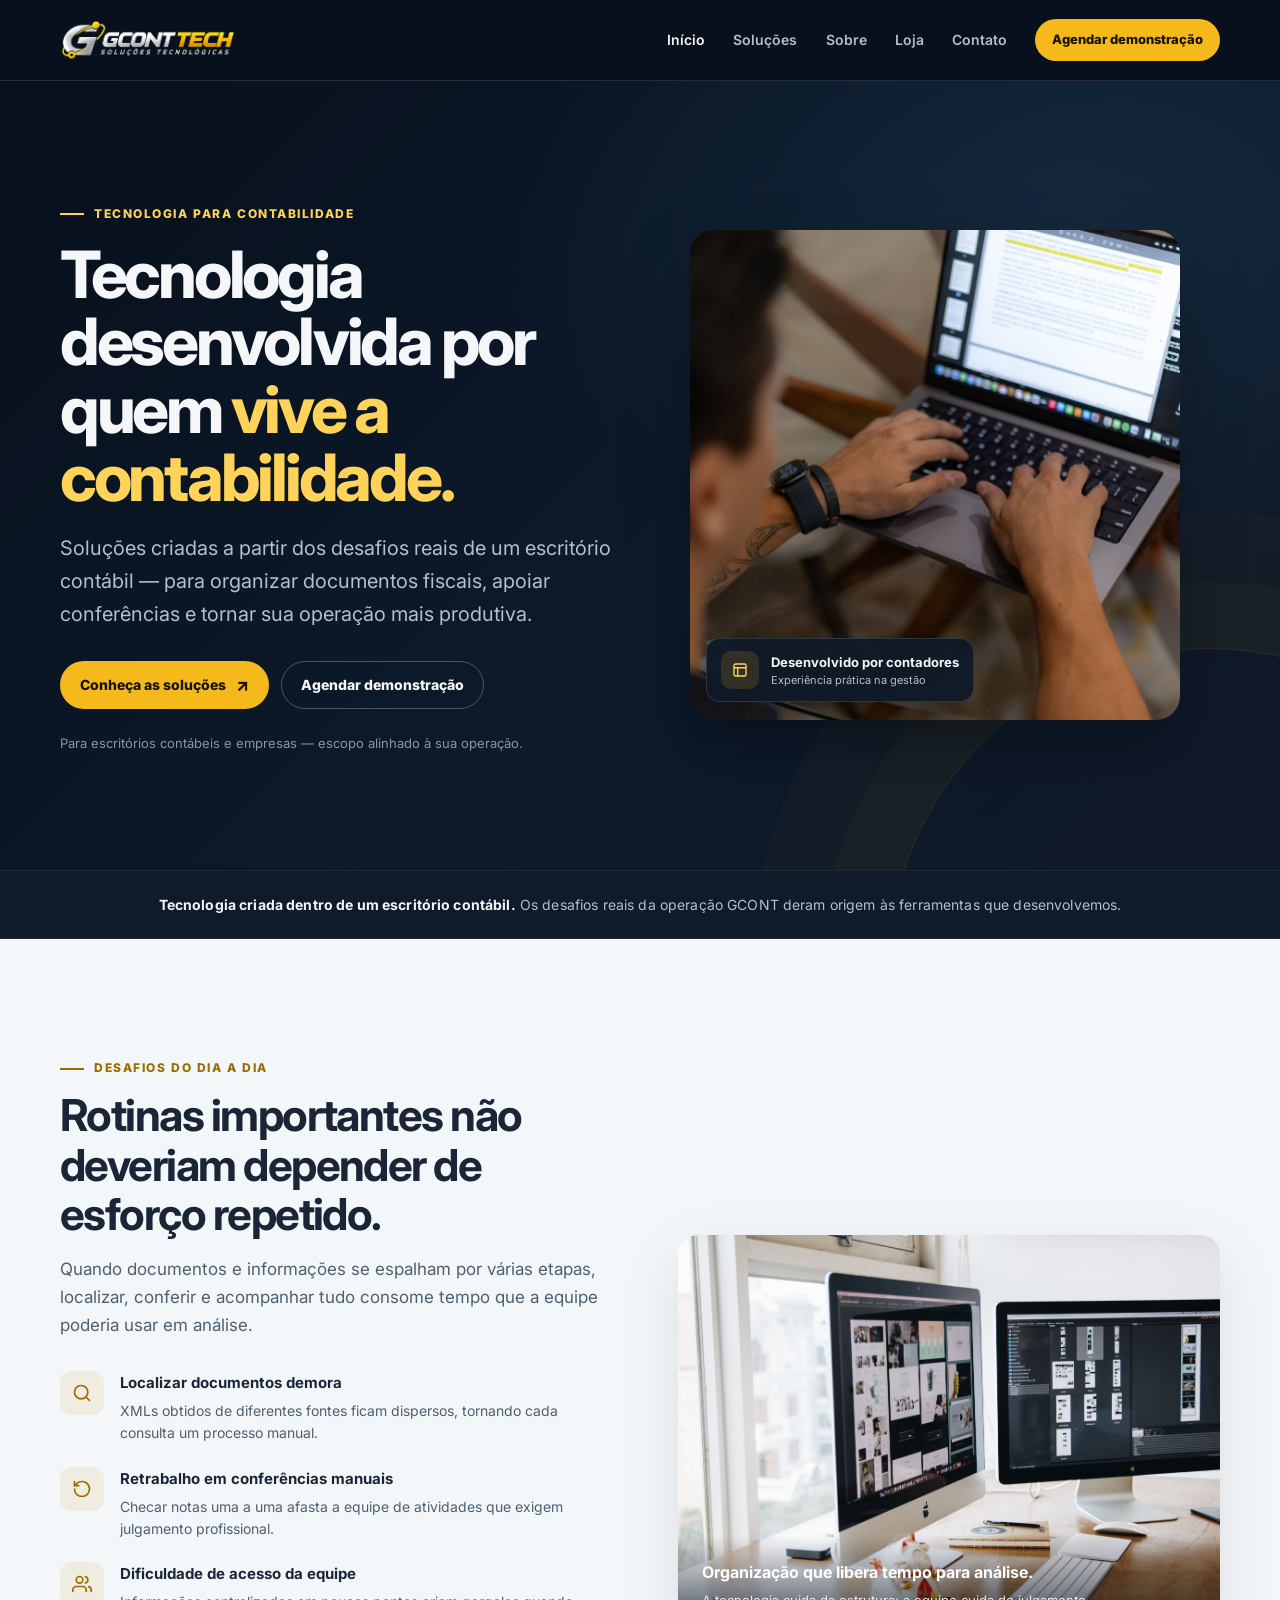
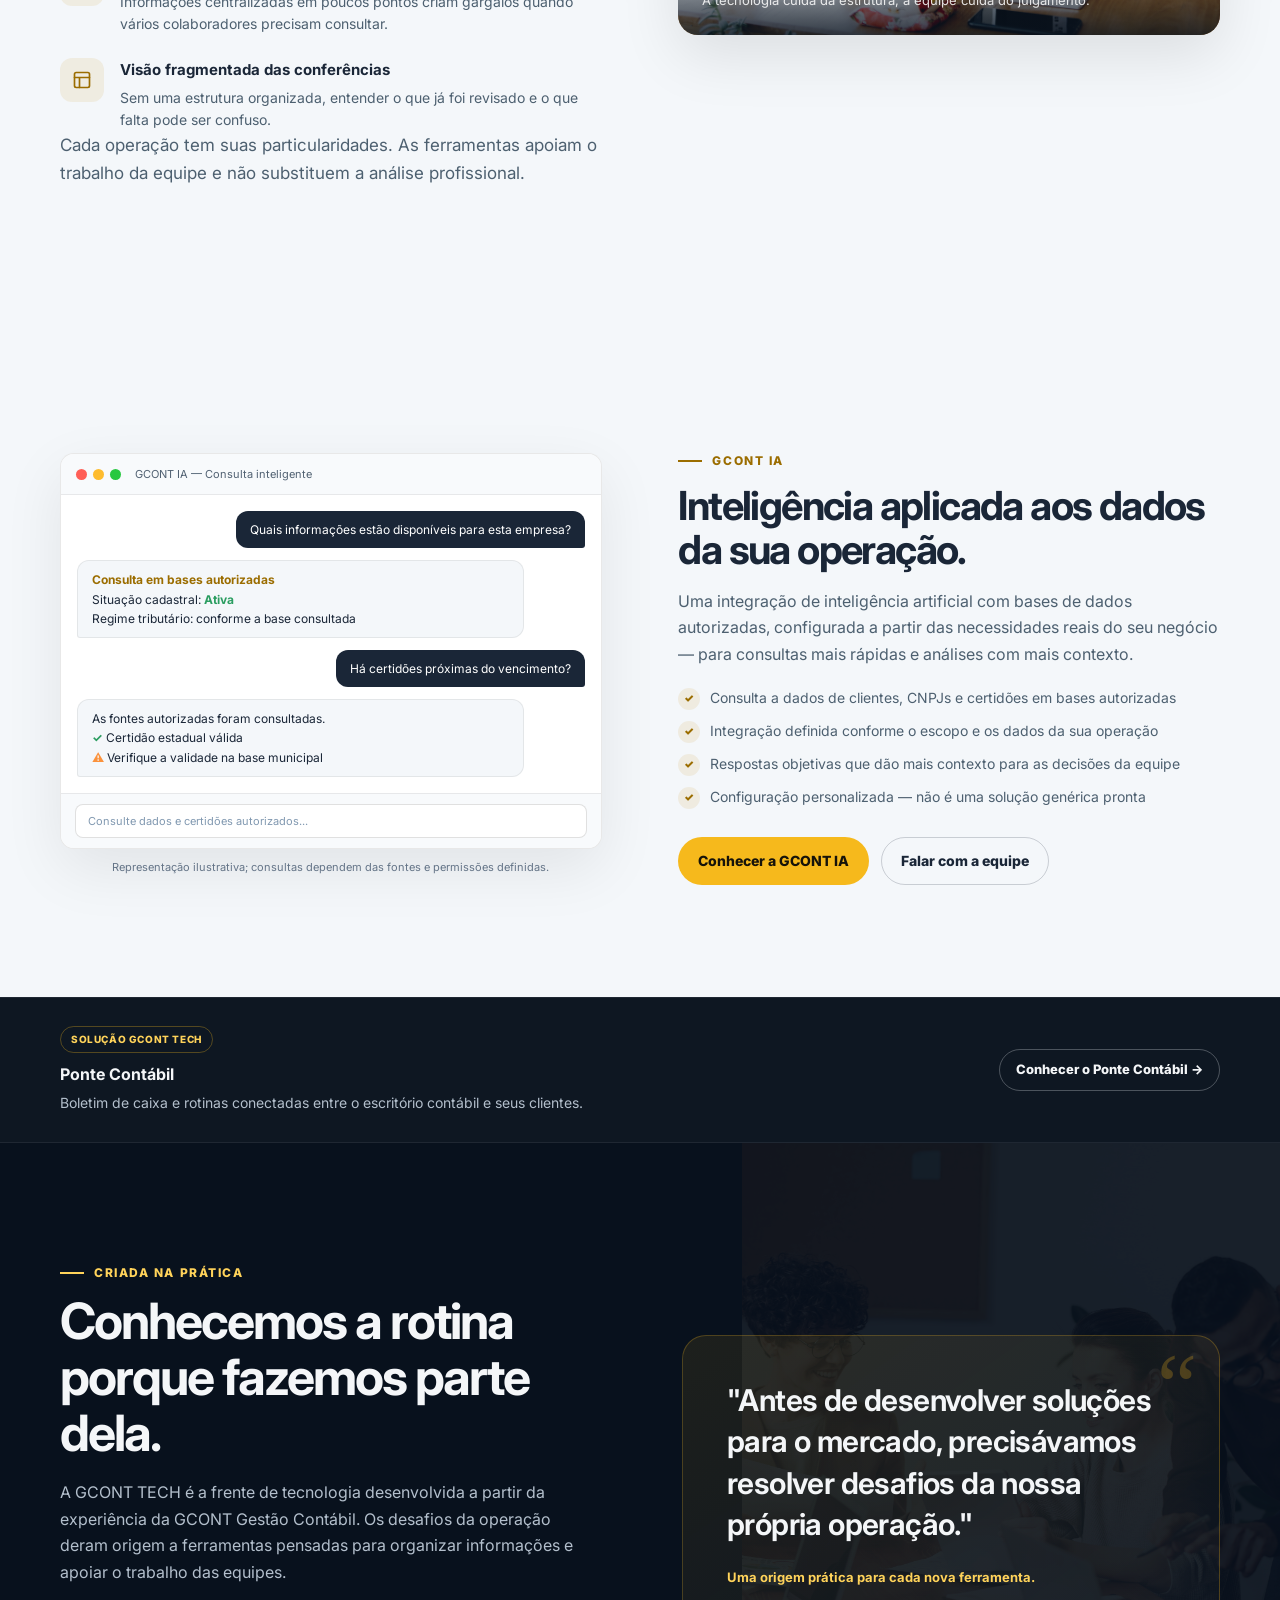
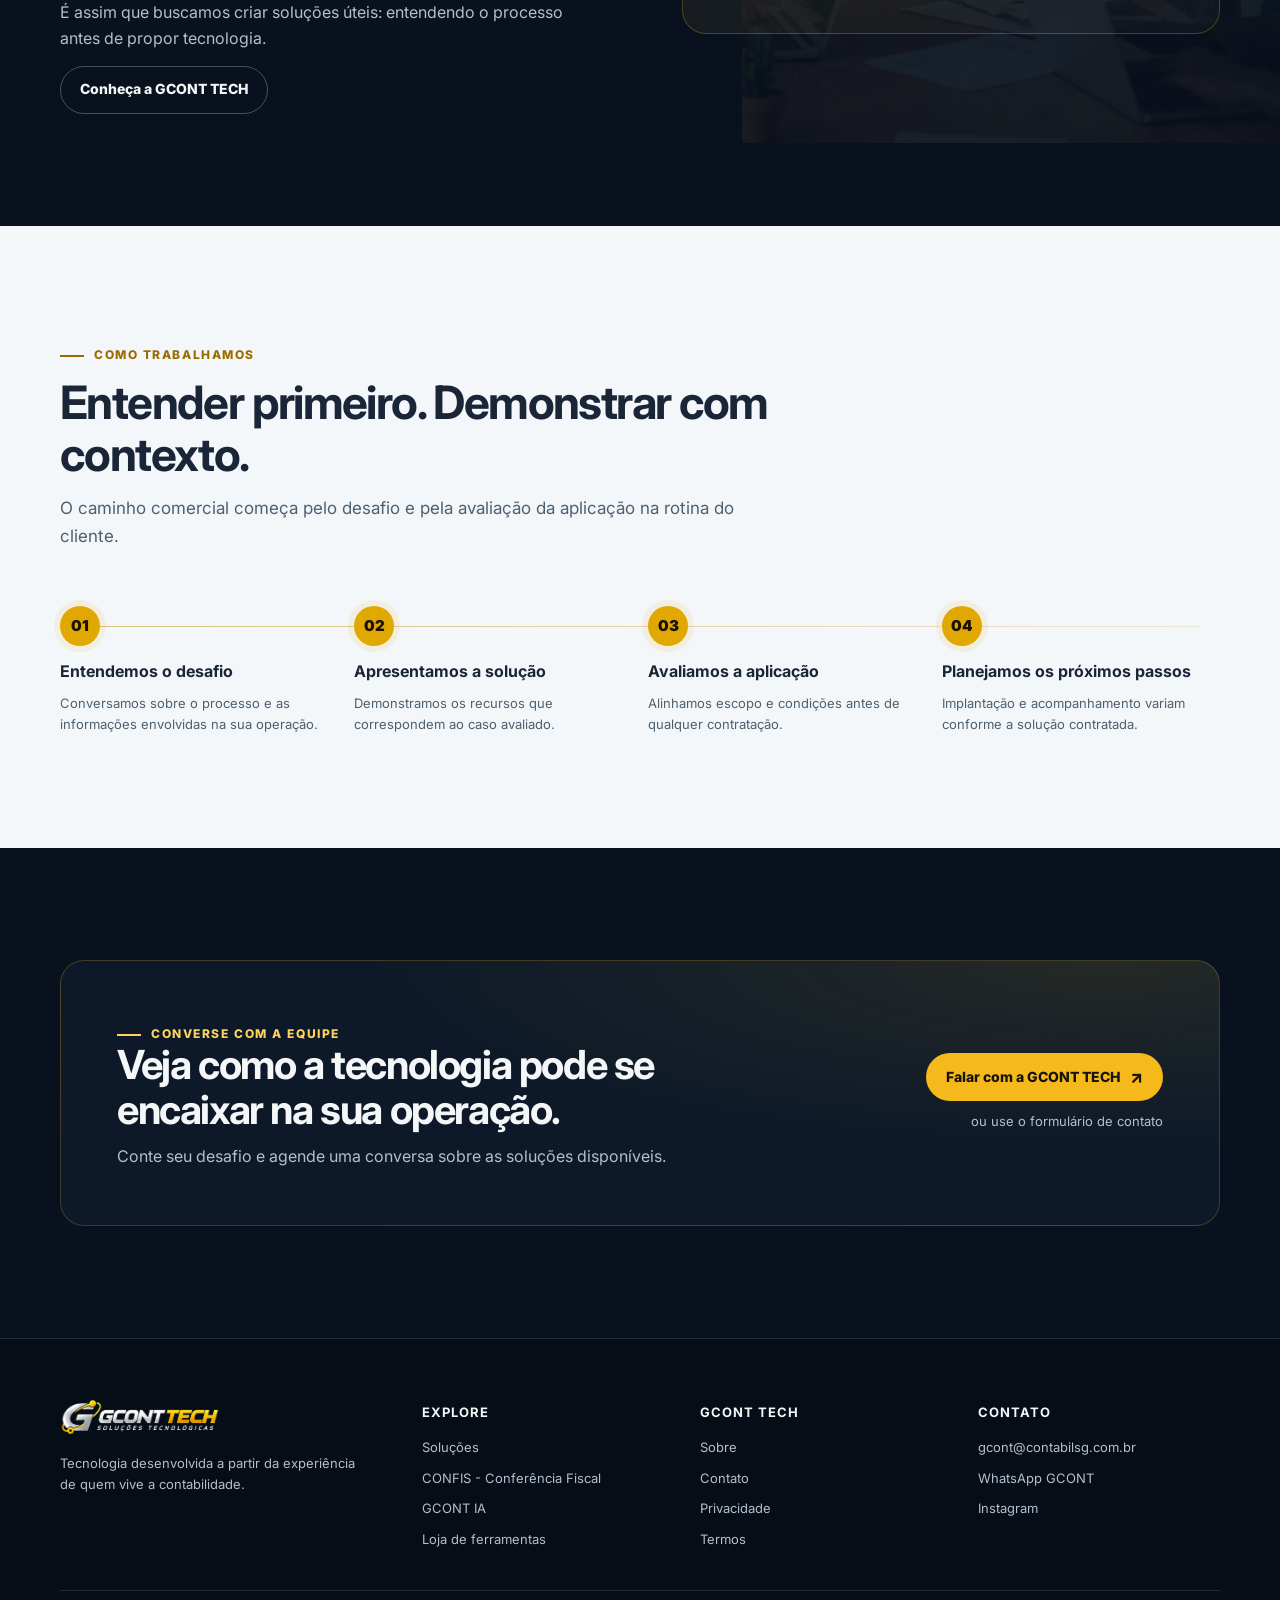
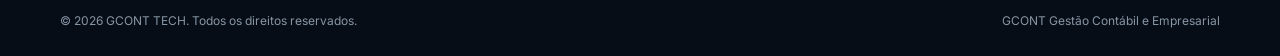
==== commit ffea926b: "update" ====
--- a/index.html
+++ b/index.html
@@ -10,7 +10,7 @@
   <link rel="preconnect" href="https://fonts.googleapis.com">
   <link rel="preconnect" href="https://fonts.gstatic.com" crossorigin>
   <link href="https://fonts.googleapis.com/css2?family=Inter:wght@400;500;600;700;800;900&display=swap" rel="stylesheet">
-  <link rel="stylesheet" href="/assets/site.css?v=13">
+  <link rel="stylesheet" href="/assets/site.css?v=14">
   <script src="/assets/site-config.js" defer></script>
   <script src="/assets/site.js" defer></script>
   <title>GCONT TECH | Tecnologia para quem vive a contabilidade</title>
@@ -167,7 +167,27 @@
          ==================================================== -->
     <section class="section section-light" id="gcont-ia" aria-labelledby="gcontia-title">
       <div class="container">
-        <div class="product-showcase product-showcase--text-only">
+        <div class="product-showcase product-showcase-flip">
+          <figure class="product-visual ai-home-visual">
+            <div class="ai-window">
+              <div class="ai-chrome">
+                <span class="chrome-dot chrome-dot-red"></span>
+                <span class="chrome-dot chrome-dot-yellow"></span>
+                <span class="chrome-dot chrome-dot-green"></span>
+                <span class="ai-label">GCONT IA &mdash; Consulta inteligente</span>
+              </div>
+              <div class="ai-chat-area">
+                <div class="ai-bubble-wrap ai-user"><div class="ai-bubble ai-bubble-user">Quais informa&ccedil;&otilde;es est&atilde;o dispon&iacute;veis para esta empresa?</div></div>
+                <div class="ai-bubble-wrap"><div class="ai-bubble ai-bubble-bot"><strong>Consulta em bases autorizadas</strong><br>Situa&ccedil;&atilde;o cadastral: <span class="ai-ok">Ativa</span><br>Regime tribut&aacute;rio: conforme a base consultada</div></div>
+                <div class="ai-bubble-wrap ai-user"><div class="ai-bubble ai-bubble-user">H&aacute; certid&otilde;es pr&oacute;ximas do vencimento?</div></div>
+                <div class="ai-bubble-wrap"><div class="ai-bubble ai-bubble-bot">As fontes autorizadas foram consultadas.<br><span class="ai-ok">&#10003;</span> Certid&atilde;o estadual v&aacute;lida<br><span style="color:#fb923c;font-weight:700">&#9888;</span> Verifique a validade na base municipal</div></div>
+              </div>
+              <div class="ai-input-row">
+                <div class="ai-input-pill">Consulte dados e certid&otilde;es autorizados...</div>
+              </div>
+            </div>
+            <figcaption>Representa&ccedil;&atilde;o ilustrativa; consultas dependem das fontes e permiss&otilde;es definidas.</figcaption>
+          </figure>
           <div class="product-copy-light">
             <span class="eyebrow">GCONT IA</span>
             <h2 id="gcontia-title">Inteligência aplicada aos dados da sua operação.</h2>
--- a/assets/site.css
+++ b/assets/site.css
@@ -781,8 +781,9 @@
   .solutions-page .footer-links a { overflow-wrap: anywhere; }
 }
 
-/* Home hero photo and text-only product section */
-.product-showcase--text-only { grid-template-columns: minmax(0, 820px); justify-content: center; }
+/* Home hero photo and GCONT IA illustration */
+.ai-home-visual { min-width: 0; margin: 0; }
+.ai-home-visual figcaption { margin-top: 10px; color: #647487; font-size: 11px; line-height: 1.5; text-align: center; }
 .hero-visual.hero-photo-visual {
   width: min(100%, 490px);
   min-height: 0;
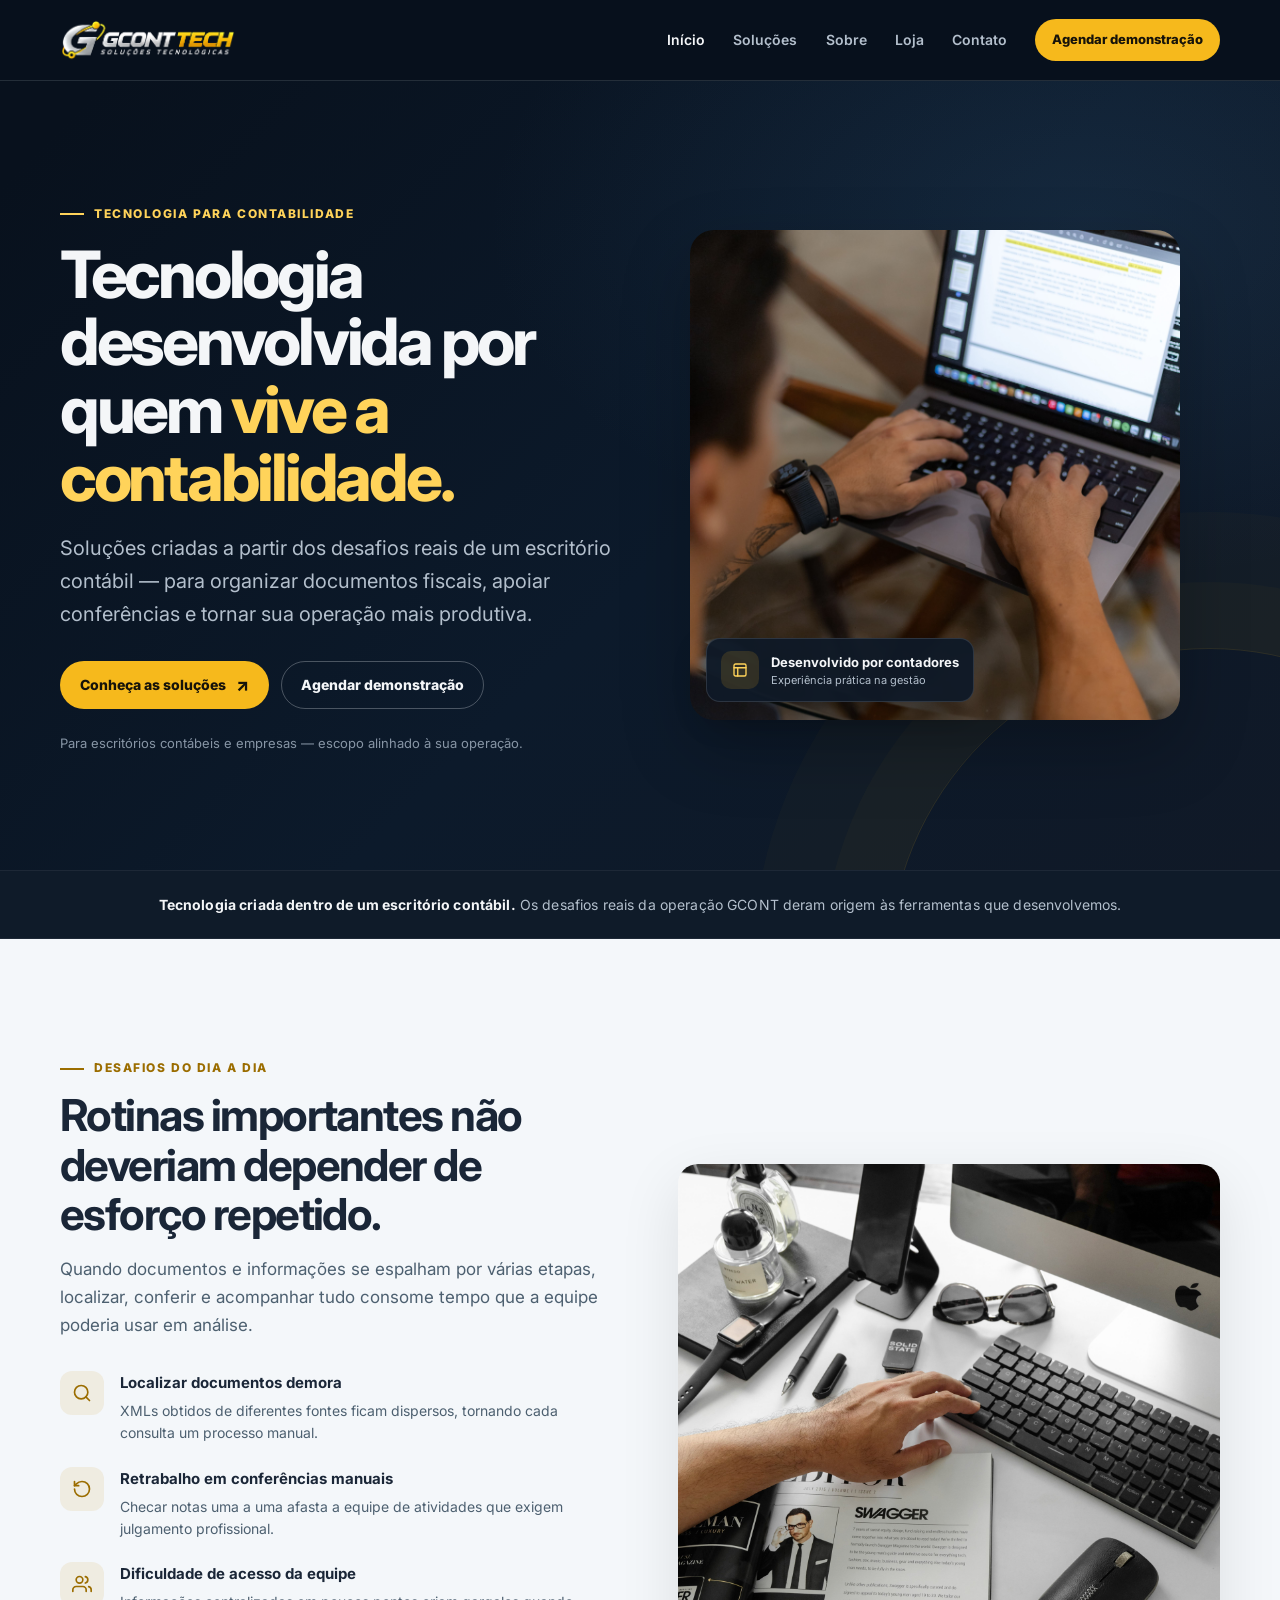
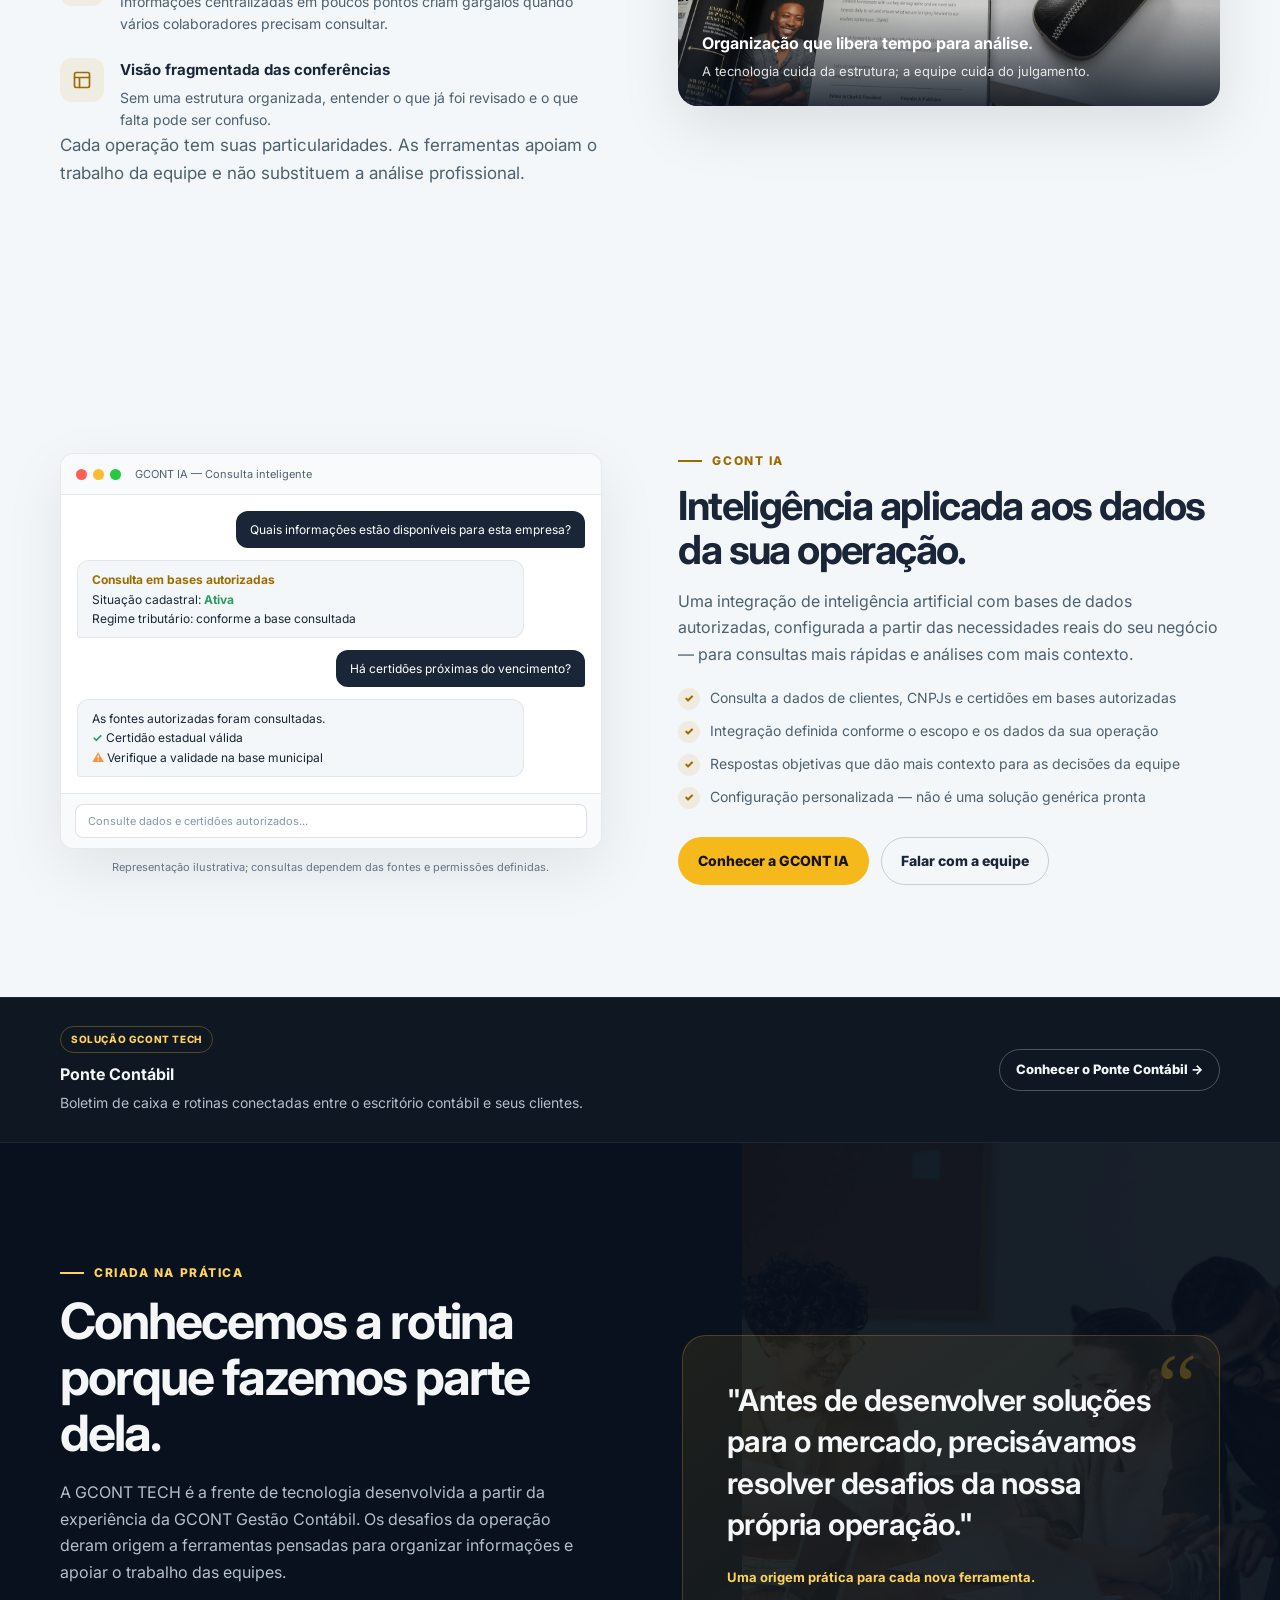
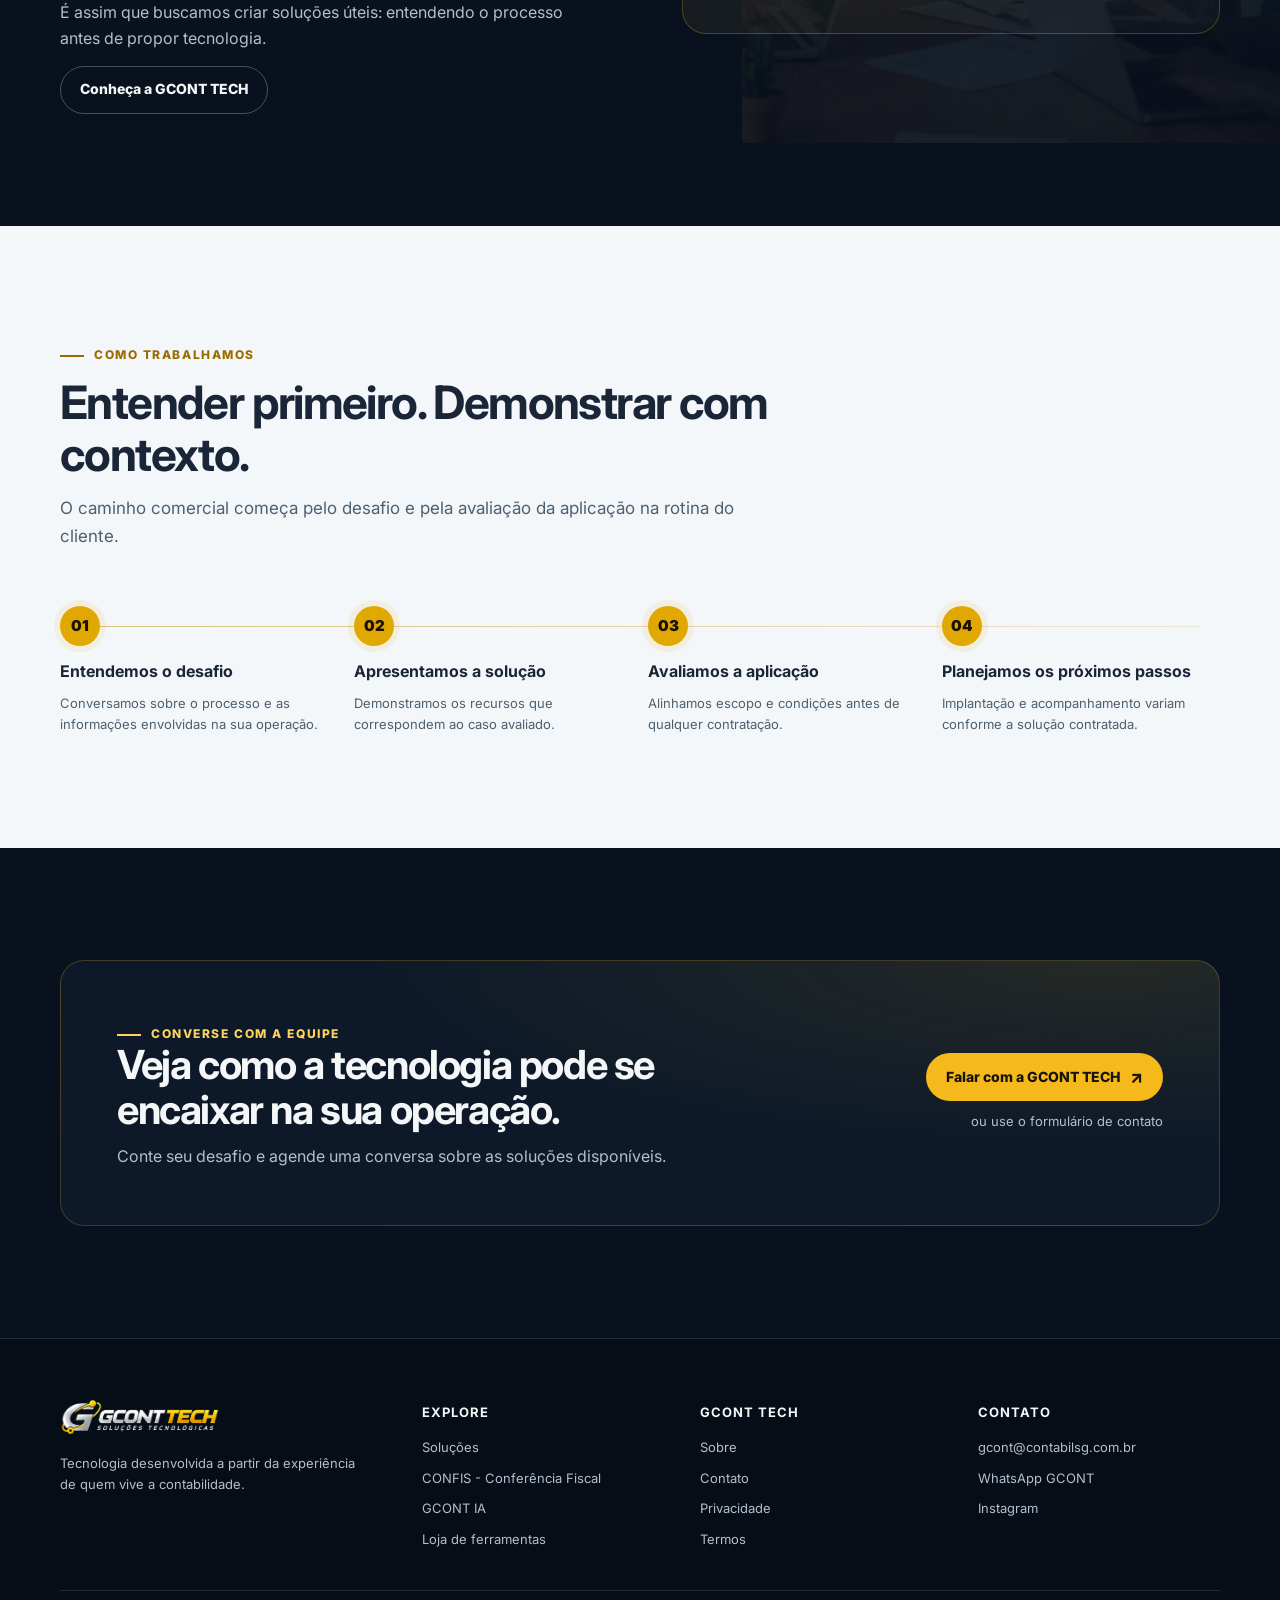
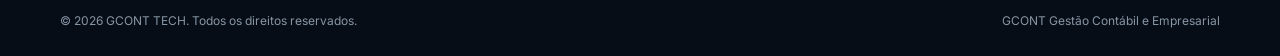
==== commit 760a09bf: "UPDATE" ====
--- a/index.html
+++ b/index.html
@@ -147,7 +147,7 @@
 
           <div class="pain-photo-side" aria-hidden="true">
             <img
-              src="/assets/foto-escritorio.jpg"
+              src="/assets/pexels-drew-williams-1285451-3143791.jpg"
               alt=""
               loading="lazy"
               width="800"
--- a/assets/site.css
+++ b/assets/site.css
@@ -611,6 +611,109 @@
 .solutions-hero-catalog-arrow { color: var(--faint); font-size: 16px; transition: color .18s ease, transform .18s ease; }
 .solutions-hero-catalog-link:hover .solutions-hero-catalog-arrow { color: var(--gold-light); transform: translate(2px, -2px); }
 
+.solution-demo-section {
+  padding: clamp(64px, 8vw, 100px) 0;
+  background: var(--bg);
+  border-top: 1px solid rgba(255,255,255,.05);
+}
+.solution-demo-head { max-width: 680px; margin: 0 auto clamp(36px, 5vw, 56px); text-align: center; }
+.solution-demo-head h2 { margin: 0 0 16px; font-size: clamp(26px, 3.2vw, 42px); font-weight: 800; letter-spacing: -.04em; line-height: 1.1; text-wrap: balance; }
+.solution-demo-head p { margin: 0; color: var(--muted); font-size: 15.5px; line-height: 1.7; }
+.solution-demo-grid { display: grid; grid-template-columns: repeat(2, minmax(0, 1fr)); gap: 24px; }
+.solution-demo-card {
+  min-width: 0;
+  overflow: hidden;
+  display: flex;
+  flex-direction: column;
+  scroll-margin-top: 96px;
+  border: 1px solid rgba(255,255,255,.07);
+  border-radius: 20px;
+  background: var(--bg-soft);
+  transition: border-color .25s;
+}
+.solution-demo-card:hover { border-color: rgba(246,185,28,.22); }
+.solution-demo-media { position: relative; flex-shrink: 0; overflow: hidden; aspect-ratio: 16 / 9; background: #020c14; }
+.solution-card-video {
+  position: absolute;
+  inset: 0;
+  z-index: 1;
+  width: 100%;
+  height: 100%;
+  object-fit: contain;
+  background: #020c14;
+  opacity: 0;
+  pointer-events: none;
+  transition: opacity .35s;
+}
+.solution-card-video.is-active { z-index: 2; opacity: 1; pointer-events: auto; }
+.solution-demo-overlay {
+  position: absolute;
+  inset: 0;
+  z-index: 3;
+  display: flex;
+  align-items: center;
+  justify-content: center;
+  cursor: pointer;
+  transition: opacity .35s;
+}
+.solution-demo-overlay.is-hidden { opacity: 0; pointer-events: none; }
+.solution-demo-thumb-bg { position: absolute; inset: 0; }
+.solution-demo-thumb-bg::before {
+  position: absolute;
+  inset: 0;
+  background-image: linear-gradient(rgba(246,185,28,.035) 1px, transparent 1px), linear-gradient(90deg, rgba(246,185,28,.035) 1px, transparent 1px);
+  background-size: 36px 36px;
+  content: "";
+}
+.solution-demo-thumb-bg::after { position: absolute; inset: 0; background: radial-gradient(ellipse at center, transparent 20%, rgba(8,17,29,.75) 100%); content: ""; }
+.solution-demo-card--confis .solution-demo-thumb-bg { background: linear-gradient(135deg, #071220 0%, #0c1f38 55%, #071220 100%); }
+.solution-demo-card--ia .solution-demo-thumb-bg { background: linear-gradient(135deg, #071220 0%, #071e2f 55%, #071220 100%); }
+.solution-demo-thumb-mockup { position: absolute; inset: 0; z-index: 1; display: flex; align-items: flex-start; justify-content: center; padding-top: 14%; pointer-events: none; }
+.solution-demo-mock-window {
+  width: min(82%, 380px);
+  overflow: hidden;
+  border: 1px solid rgba(255,255,255,.1);
+  border-radius: 10px;
+  background: rgba(13,25,40,.9);
+  box-shadow: 0 16px 48px rgba(0,0,0,.5);
+}
+.solution-demo-mock-bar { display: flex; align-items: center; gap: 6px; padding: 8px 12px; border-bottom: 1px solid rgba(255,255,255,.07); background: rgba(255,255,255,.05); }
+.solution-demo-mock-dot { width: 8px; height: 8px; flex: 0 0 8px; border-radius: 50%; background: rgba(255,255,255,.15); }
+.solution-demo-mock-dot:first-child { background: rgba(255,80,80,.5); }
+.solution-demo-mock-dot:nth-child(2) { background: rgba(255,180,30,.5); }
+.solution-demo-mock-dot:nth-child(3) { background: rgba(50,200,100,.5); }
+.solution-demo-mock-title { flex: 1; overflow: hidden; color: rgba(255,255,255,.45); font-size: 10px; font-weight: 600; letter-spacing: .03em; text-align: center; text-overflow: ellipsis; white-space: nowrap; }
+.solution-demo-mock-body { display: flex; flex-direction: column; gap: 5px; padding: 10px 12px; }
+.solution-demo-mock-row { display: grid; grid-template-columns: 60px minmax(0, 1fr) 60px 50px; align-items: center; gap: 8px; overflow: hidden; padding: 5px 8px; border-radius: 5px; background: rgba(255,255,255,.03); color: rgba(255,255,255,.5); font-size: 9.5px; }
+.solution-demo-mock-row > span { min-width: 0; overflow: hidden; text-overflow: ellipsis; white-space: nowrap; }
+.solution-demo-mock-row--head { background: none; color: rgba(255,255,255,.25); font-size: 8.5px; font-weight: 600; letter-spacing: .05em; text-transform: uppercase; }
+.solution-demo-mock-badge { display: inline-block; padding: 1px 5px; border-radius: 3px; background: rgba(74,222,128,.12); color: #4ade80; font-size: 8px; font-weight: 700; }
+.solution-demo-mock-badge--warn { background: rgba(251,146,60,.12); color: #fb923c; }
+.solution-demo-mock-chip { display: inline-flex; align-items: center; padding: 2px 6px; border: 1px solid rgba(246,185,28,.18); border-radius: 100px; background: rgba(246,185,28,.1); color: var(--gold); font-size: 8.5px; }
+.solution-demo-mock-window--chat { width: min(82%, 380px); }
+.solution-demo-chat-body { display: flex; flex-direction: column; gap: 8px; padding: 10px 12px; color: rgba(255,255,255,.65); font-size: 9.5px; line-height: 1.4; }
+.solution-demo-chat-question { max-width: 88%; padding: 6px 10px; border-radius: 8px 8px 8px 2px; background: rgba(255,255,255,.06); color: rgba(255,255,255,.55); }
+.solution-demo-chat-answer { max-width: 92%; margin-left: auto; padding: 6px 10px; border: 1px solid rgba(246,185,28,.15); border-radius: 8px 8px 2px 8px; background: rgba(246,185,28,.1); }
+.solution-demo-chat-foot { display: flex; align-items: center; gap: 6px; margin-top: 2px; color: rgba(255,255,255,.24); font-size: 8px; white-space: nowrap; }
+.solution-demo-chat-foot span { height: 1px; flex: 1; border-radius: 2px; background: rgba(255,255,255,.08); }
+.solution-demo-badge, .solution-demo-duration { position: absolute; z-index: 4; top: 12px; padding: 4px 10px; border: 1px solid rgba(255,255,255,.1); border-radius: 100px; background: rgba(0,0,0,.48); backdrop-filter: blur(6px); font-size: 9.5px; font-weight: 700; pointer-events: none; }
+.solution-demo-badge { left: 12px; color: rgba(255,255,255,.58); letter-spacing: .08em; text-transform: uppercase; }
+.solution-demo-duration { right: 12px; color: rgba(255,255,255,.78); font-size: 10.5px; font-variant-numeric: tabular-nums; }
+.solution-demo-play { position: relative; z-index: 5; display: flex; width: 68px; height: 68px; flex: 0 0 68px; align-items: center; justify-content: center; border: 0; border-radius: 50%; background: var(--gold); box-shadow: 0 8px 24px rgba(0,0,0,.4); cursor: pointer; touch-action: manipulation; transition: transform .2s, box-shadow .2s, background .2s; }
+.solution-demo-play:hover { transform: scale(1.1); background: var(--gold-light); box-shadow: 0 0 0 14px rgba(246,185,28,.14), 0 12px 32px rgba(246,185,28,.25); }
+.solution-demo-play:active { transform: scale(.94); }
+.solution-demo-play:focus-visible { outline: 3px solid #fff; outline-offset: 4px; }
+.solution-demo-play svg { width: 24px; height: 24px; margin-left: 3px; fill: #07111d; }
+.solution-demo-info { display: flex; min-width: 0; flex: 1; flex-direction: column; gap: 10px; padding: clamp(18px, 2.4vw, 28px); }
+.solution-demo-tag { color: var(--gold); font-size: 10px; font-weight: 800; letter-spacing: .14em; text-transform: uppercase; }
+.solution-demo-info h3 { min-width: 0; margin: 0; font-size: clamp(17px, 1.8vw, 20px); font-weight: 800; letter-spacing: -.03em; line-height: 1.2; }
+.solution-demo-info > p { min-width: 0; margin: 0; color: var(--muted); font-size: 13px; line-height: 1.68; }
+.solution-demo-features { display: flex; flex-direction: column; gap: 5px; margin: 4px 0 0; padding: 0; list-style: none; }
+.solution-demo-features li { position: relative; min-width: 0; padding-left: 16px; color: var(--muted); font-size: 12.5px; line-height: 1.5; }
+.solution-demo-features li::before { position: absolute; top: 0; left: 0; color: var(--gold); content: "›"; font-size: 14px; line-height: 1.3; }
+.solution-demo-cta { margin-top: auto; padding-top: 6px; }
+.solution-demo-cta .button { min-height: 44px; touch-action: manipulation; }
+
 .solution-detail { padding: clamp(66px, 8vw, 100px) 0; scroll-margin-top: 90px; }
 .solution-detail-grid {
   display: grid;
@@ -740,6 +843,12 @@
 
 @media (max-width: 900px) {
   .solutions-hero-grid { grid-template-columns: minmax(0, 1.05fr) minmax(0, .95fr); gap: 32px; }
+  .solution-demo-grid { gap: 20px; }
+  .solution-demo-mock-window { width: min(88%, 340px); }
+}
+@media (max-width: 768px) {
+  .solution-demo-grid { grid-template-columns: minmax(0, 1fr); }
+  .solution-demo-card { width: min(100%, 640px); margin-inline: auto; }
 }
 @media (max-width: 860px) {
   .solutions-page .solutions-hero { padding-top: 42px; }
@@ -763,6 +872,10 @@
   .solutions-hero-actions, .solution-actions { display: grid; grid-template-columns: minmax(0, 1fr); }
   .solutions-hero-actions .button, .solution-actions .button, .ponte-editorial-details > .button, .solutions-cta-panel > .button { width: 100%; }
   .solutions-hero-note { font-size: 12px; }
+  .solution-demo-section { padding: 48px 0; }
+  .solution-demo-play { width: 58px; height: 58px; flex-basis: 58px; }
+  .solution-demo-play svg { width: 21px; height: 21px; }
+  .solution-demo-mock-body, .solution-demo-chat-body { padding: 8px 10px; }
   .solution-interface { display: none; }
   .solutions-hero-catalog-link { gap: 10px; padding: 14px 0; }
   .solutions-hero-catalog-copy strong { font-size: 15px; }
@@ -774,6 +887,13 @@
   .ponte-fiscal-types { font-size: 21px; }
   .solutions-cta { padding: 48px 0; }
   .solutions-cta-panel { padding: 26px 21px; }
+}
+@media (max-width: 390px) {
+  .solution-demo-info { padding: 16px 18px; }
+  .solution-demo-badge, .solution-demo-duration { padding: 3px 8px; font-size: 9px; }
+}
+@media (prefers-reduced-motion: reduce) {
+  .solution-demo-card, .solution-demo-play, .solution-demo-overlay, .solution-card-video { transition: none; }
 }
 @media (max-width: 359px) {
   .solutions-page .footer-grid { grid-template-columns: minmax(0, 1fr); }
@@ -835,3 +955,82 @@
   .hero-visual.hero-photo-visual,
   .product-showcase .product-visual { display: none; }
 }
+
+
+/* Legal pages: compact hero and anchored, readable policy layout */
+.legal-page { color: var(--text); }
+.legal-page .legal-hero { padding-bottom: 34px; }
+.legal-page .legal-hero h1 { max-width: 720px; }
+.legal-page .legal-hero p { max-width: 740px; }
+.legal-page .legal-content { padding-top: 28px; }
+.legal-layout {
+  display: grid;
+  grid-template-columns: 220px minmax(0, 760px);
+  align-items: start;
+  gap: clamp(36px, 6vw, 84px);
+}
+.legal-index {
+  position: sticky;
+  top: 108px;
+  padding: 18px 16px;
+  border: 1px solid rgba(220, 230, 238, .12);
+  border-radius: 14px;
+  background: rgba(14, 25, 39, .78);
+}
+.legal-index-title {
+  margin: 0 0 12px;
+  color: var(--text);
+  font-size: 12px;
+  font-weight: 800;
+  letter-spacing: .08em;
+  text-transform: uppercase;
+}
+.legal-index-list { display: grid; gap: 4px; margin: 0; padding: 0; list-style: none; }
+.legal-index-list a {
+  display: block;
+  padding: 6px 8px;
+  border-radius: 7px;
+  color: var(--muted);
+  font-size: 13px;
+  line-height: 1.4;
+  text-decoration: none;
+}
+.legal-index-list a:hover { background: rgba(246, 185, 28, .08); color: var(--gold-light); }
+.legal-copy { min-width: 0; max-width: 760px; }
+.legal-lead {
+  margin: 0 0 30px;
+  color: var(--text);
+  font-size: 17px;
+  line-height: 1.7;
+}
+.legal-section { scroll-margin-top: 96px; }
+.legal-section + .legal-section { margin-top: 30px; }
+.legal-section h2 {
+  margin: 0 0 10px;
+  font-size: clamp(20px, 2.2vw, 25px);
+  letter-spacing: -.02em;
+  line-height: 1.25;
+}
+.legal-section p {
+  margin: 0 0 13px;
+  color: var(--muted);
+  font-size: 15px;
+  line-height: 1.75;
+}
+.legal-section p:last-child { margin-bottom: 0; }
+.legal-section a { color: var(--gold-light); text-decoration: underline; text-underline-offset: 3px; }
+@media (max-width: 800px) {
+  .legal-layout { grid-template-columns: minmax(0, 1fr); gap: 30px; }
+  .legal-index { position: static; }
+  .legal-index-list { grid-template-columns: repeat(2, minmax(0, 1fr)); gap: 3px 10px; }
+}
+@media (max-width: 560px) {
+  .legal-page .legal-hero { padding: 44px 0 28px; }
+  .legal-page .legal-content { padding: 22px 0 64px; }
+  .legal-layout { gap: 24px; }
+  .legal-index { padding: 15px 12px; }
+  .legal-index-list { grid-template-columns: minmax(0, 1fr); }
+  .legal-lead { font-size: 16px; }
+  .legal-section + .legal-section { margin-top: 26px; }
+  .legal-section p { font-size: 14px; }
+}
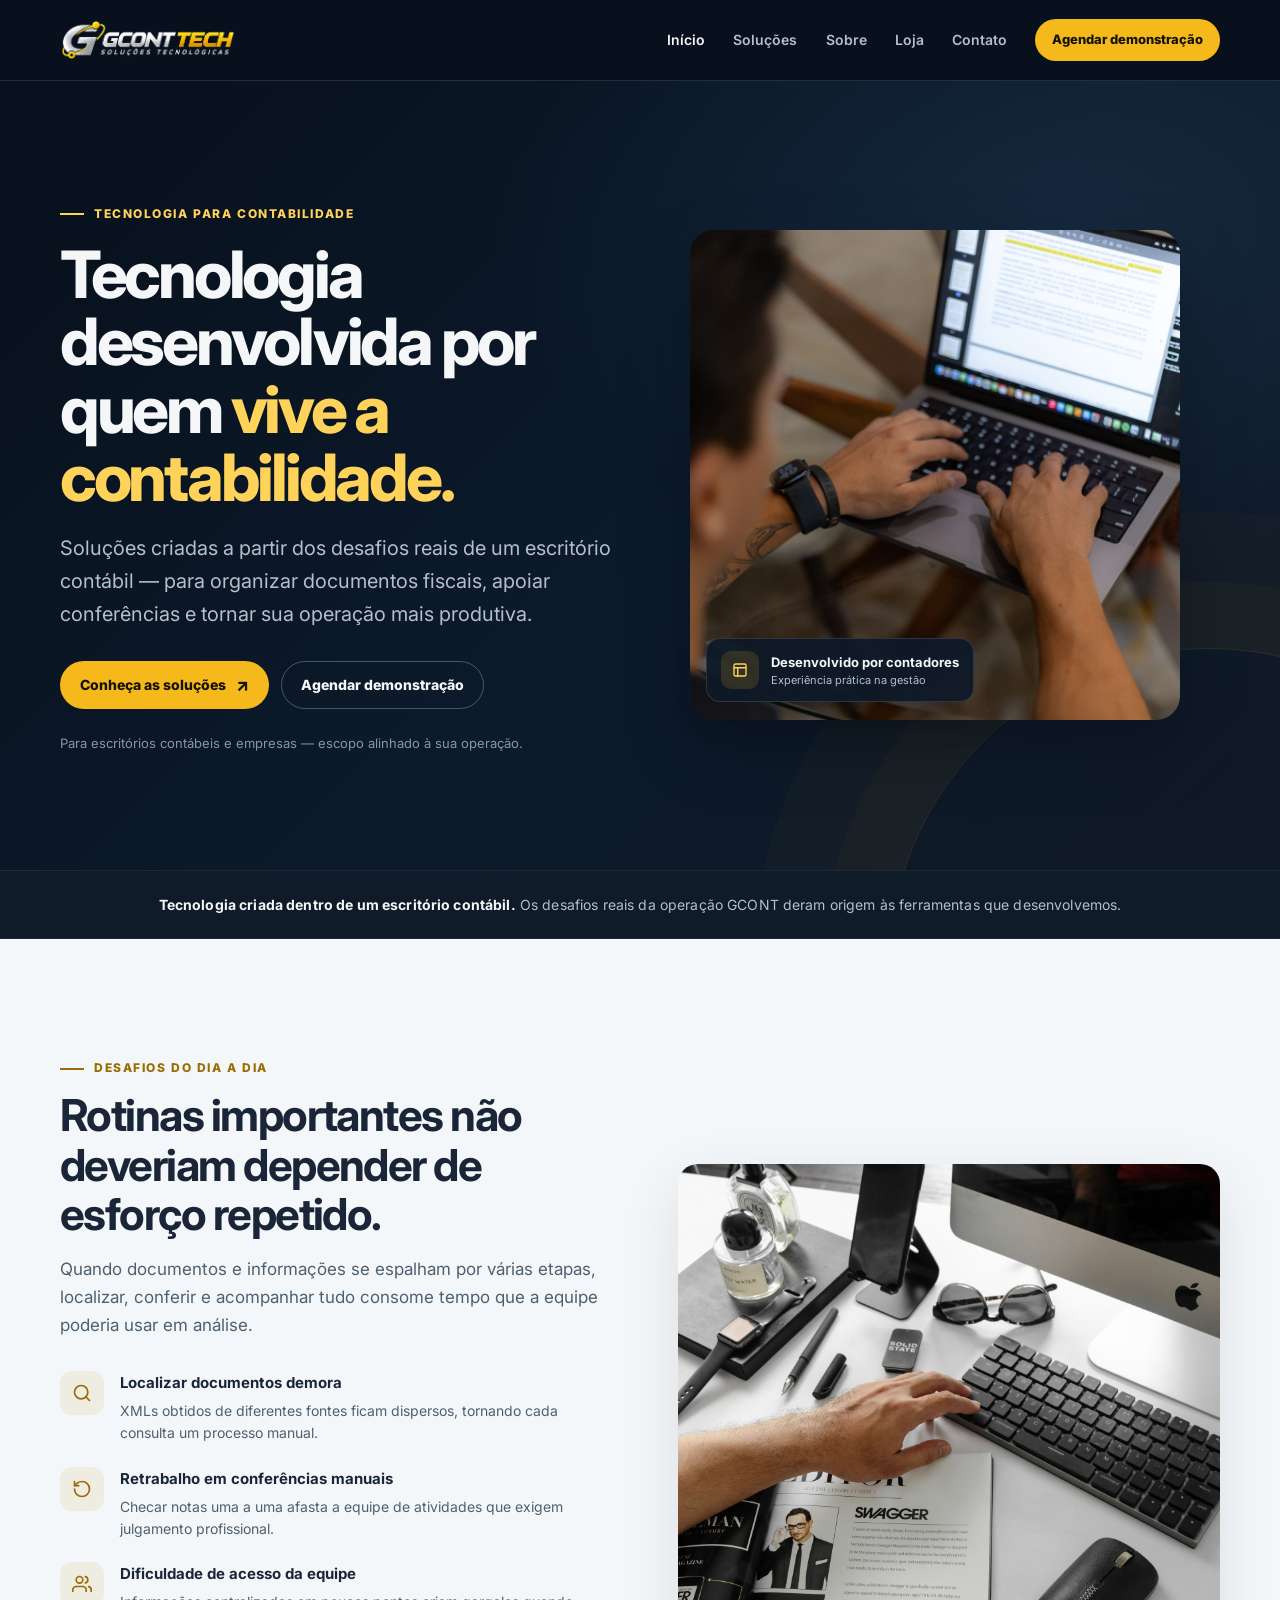
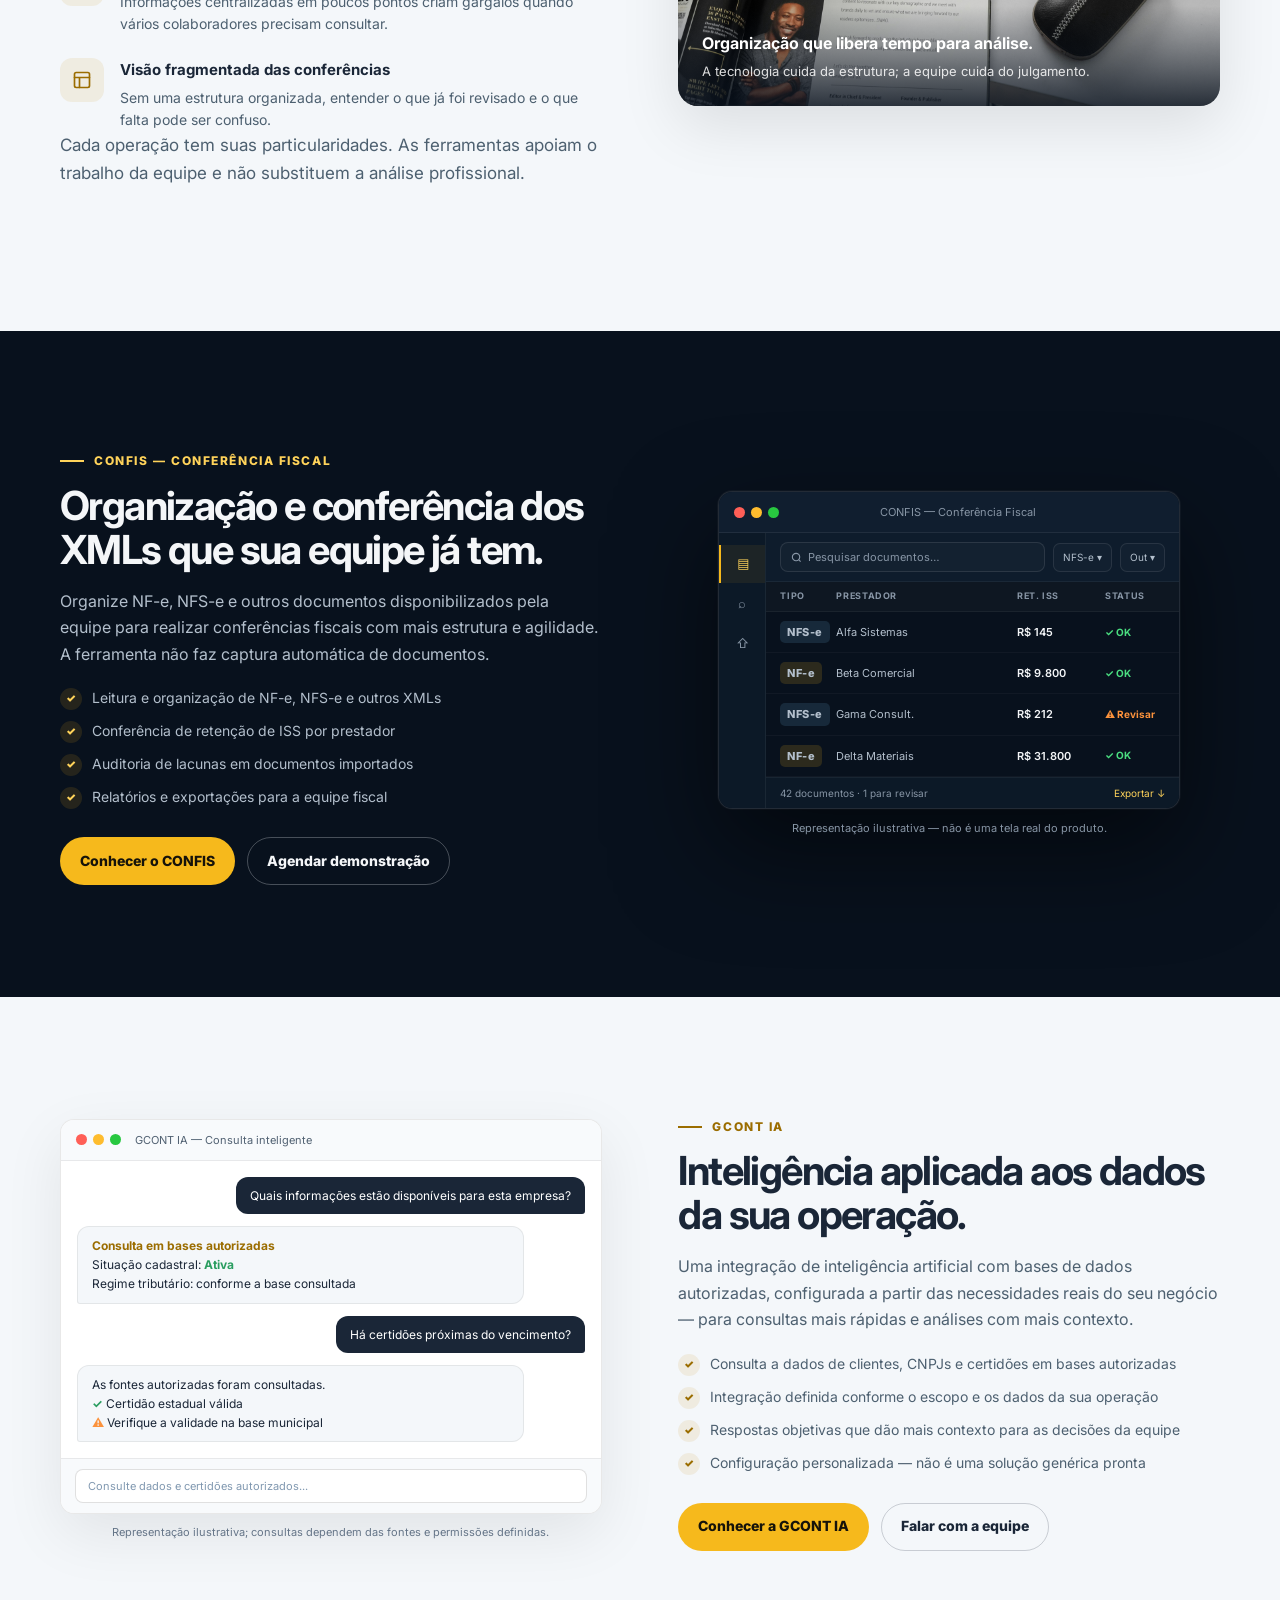
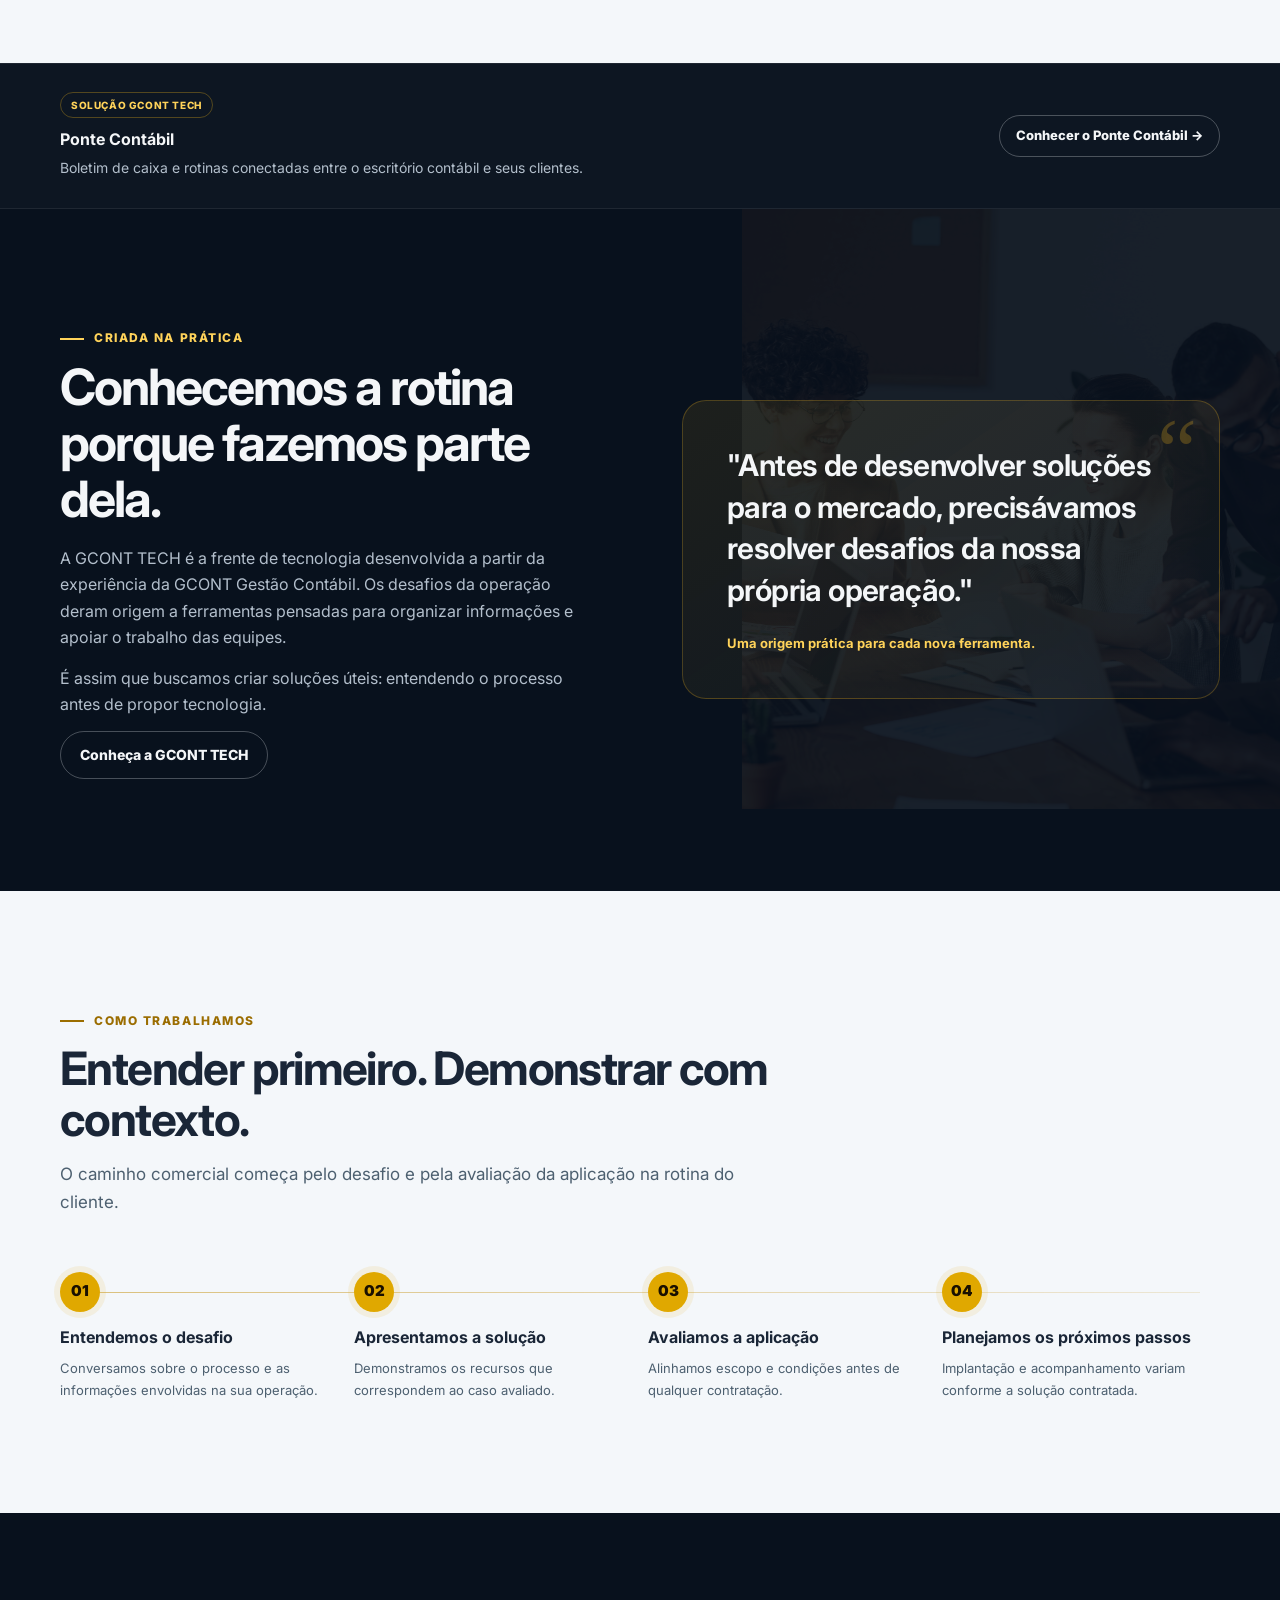
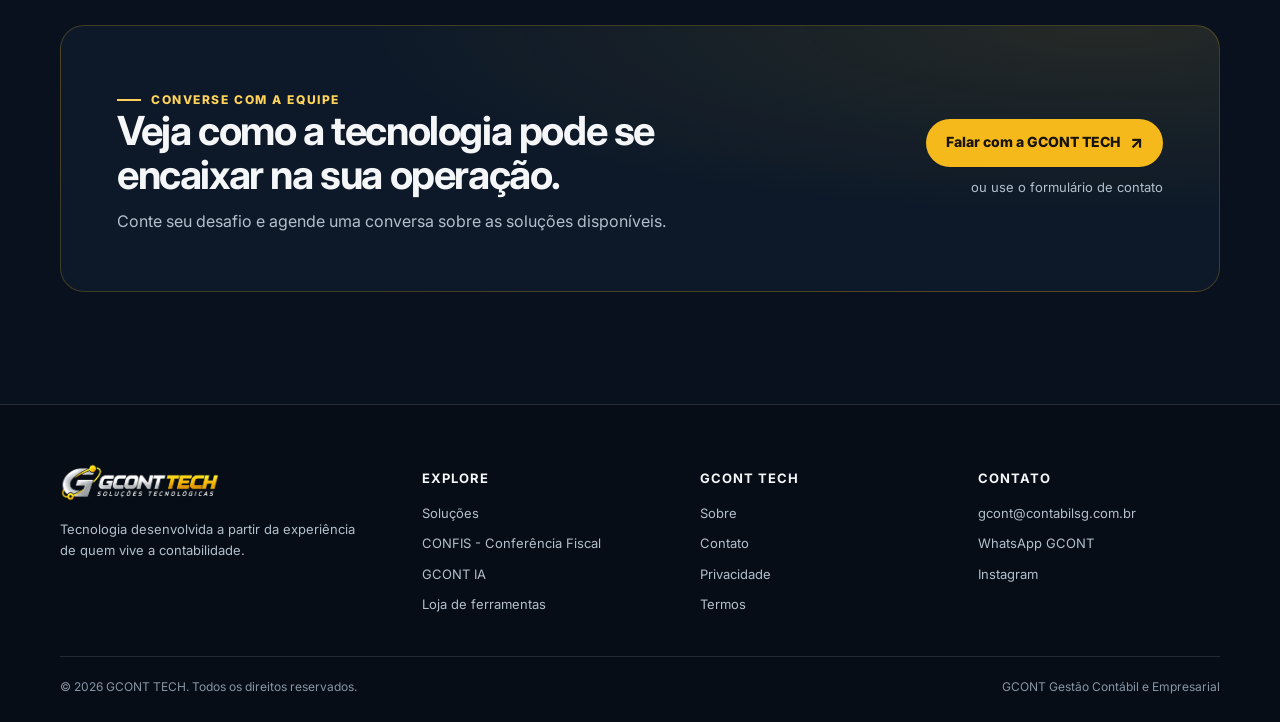
==== commit 47b8728d: "UPDATRE" ====
--- a/index.html
+++ b/index.html
@@ -147,7 +147,7 @@
 
           <div class="pain-photo-side" aria-hidden="true">
             <img
-              src="/assets/pexels-drew-williams-1285451-3143791.jpg"
+              src="/assets/pexels-drew-williams-1285451-3143791.jpg?v=2"
               alt=""
               loading="lazy"
               width="800"
@@ -158,6 +158,67 @@
               A tecnologia cuida da estrutura; a equipe cuida do julgamento.
             </div>
           </div>
+        </div>
+      </div>
+    </section>
+
+    <!-- ====================================================
+         CONFIS — seção escura
+         ==================================================== -->
+    <section class="section section-dark" id="confis" aria-labelledby="confis-title">
+      <div class="container">
+        <div class="product-showcase">
+          <div class="product-copy-dark">
+            <span class="eyebrow">CONFIS — Conferência Fiscal</span>
+            <h2 id="confis-title">Organização e conferência dos XMLs que sua equipe já tem.</h2>
+            <p>Organize NF-e, NFS-e e outros documentos disponibilizados pela equipe para realizar conferências fiscais com mais estrutura e agilidade. A ferramenta não faz captura automática de documentos.</p>
+            <ul class="benefit-list benefit-list-dark">
+              <li>Leitura e organização de NF-e, NFS-e e outros XMLs</li>
+              <li>Conferência de retenção de ISS por prestador</li>
+              <li>Auditoria de lacunas em documentos importados</li>
+              <li>Relatórios e exportações para a equipe fiscal</li>
+            </ul>
+            <div class="product-actions">
+              <a class="button" href="/notasync" data-track="confis_view">Conhecer o CONFIS</a>
+              <a class="button button-secondary" href="/contato?solucao=notasync" data-track="demo_request">Agendar demonstração</a>
+            </div>
+          </div>
+          <figure class="product-visual" aria-label="Interface do CONFIS">
+            <div class="app-window">
+              <div class="app-chrome">
+                <span class="chrome-dot chrome-dot-red"></span>
+                <span class="chrome-dot chrome-dot-yellow"></span>
+                <span class="chrome-dot chrome-dot-green"></span>
+                <span class="chrome-title">CONFIS — Conferência Fiscal</span>
+              </div>
+              <div class="app-body">
+                <div class="app-nav-rail" aria-hidden="true">
+                  <div class="nav-icon active">▤</div>
+                  <div class="nav-icon">⌕</div>
+                  <div class="nav-icon">⇧</div>
+                </div>
+                <div class="app-content">
+                  <div class="app-toolbar">
+                    <div class="toolbar-search-box">
+                      <svg width="11" height="11" viewBox="0 0 24 24" fill="none" stroke="currentColor" stroke-width="2.5"><circle cx="11" cy="11" r="8"/><path d="m21 21-4.35-4.35"/></svg>
+                      Pesquisar documentos…
+                    </div>
+                    <div class="toolbar-chip">NFS-e ▾</div>
+                    <div class="toolbar-chip">Out ▾</div>
+                  </div>
+                  <div class="doc-list-head">
+                    <span>Tipo</span><span>Prestador</span><span>Ret. ISS</span><span>Status</span>
+                  </div>
+                  <div class="doc-row"><span><span class="doc-badge doc-nfse">NFS-e</span></span><span>Alfa Sistemas</span><span class="doc-val">R$ 145</span><span style="color:#4ade80;font-size:10px;font-weight:700">✓ OK</span></div>
+                  <div class="doc-row"><span><span class="doc-badge doc-nfe">NF-e</span></span><span>Beta Comercial</span><span class="doc-val">R$ 9.800</span><span style="color:#4ade80;font-size:10px;font-weight:700">✓ OK</span></div>
+                  <div class="doc-row"><span><span class="doc-badge doc-nfse">NFS-e</span></span><span>Gama Consult.</span><span class="doc-val">R$ 212</span><span style="color:#fb923c;font-size:10px;font-weight:700">⚠ Revisar</span></div>
+                  <div class="doc-row"><span><span class="doc-badge doc-nfe">NF-e</span></span><span>Delta Materiais</span><span class="doc-val">R$ 31.800</span><span style="color:#4ade80;font-size:10px;font-weight:700">✓ OK</span></div>
+                  <div class="app-status-bar"><span>42 documentos · 1 para revisar</span><span class="action-link">Exportar ↓</span></div>
+                </div>
+              </div>
+            </div>
+            <figcaption style="margin-top:10px;font-size:11px;color:var(--faint);text-align:center">Representação ilustrativa — não é uma tela real do produto.</figcaption>
+          </figure>
         </div>
       </div>
     </section>
--- a/assets/site.css
+++ b/assets/site.css
@@ -1034,3 +1034,70 @@
   .legal-section + .legal-section { margin-top: 26px; }
   .legal-section p { font-size: 14px; }
 }
+
+/* ================================================================
+   LEGAL SUBNAV + PAGE TRANSITION  ·  site-wide
+   ================================================================ */
+
+/* ── Subnav strip ── */
+.legal-subnav {
+  border-bottom: 1px solid var(--line);
+  background: rgba(8, 17, 29, .72);
+}
+.legal-subnav-inner {
+  display: flex;
+  gap: 0;
+}
+.legal-subnav-link {
+  position: relative;
+  padding: 10px 20px 9px;
+  color: var(--faint);
+  font-size: 13px;
+  font-weight: 700;
+  letter-spacing: .01em;
+  text-decoration: none;
+  transition: color .18s ease;
+}
+.legal-subnav-link:hover { color: var(--text); }
+.legal-subnav-link[aria-current="page"] { color: var(--text); }
+.legal-subnav-link[aria-current="page"]::after {
+  content: "";
+  position: absolute;
+  bottom: -1px;
+  left: 0;
+  right: 0;
+  height: 2px;
+  border-radius: 2px 2px 0 0;
+  background: var(--gold);
+  transform-origin: left center;
+}
+
+/* ── Transitions (respects prefers-reduced-motion) ── */
+@media (prefers-reduced-motion: no-preference) {
+  /* Page content enters from below — all pages */
+  main {
+    animation: gcont-enter .34s cubic-bezier(0.22, 1, 0.36, 1) both;
+  }
+  @keyframes gcont-enter {
+    from { opacity: 0; transform: translateY(9px); }
+    to   { opacity: 1; transform: translateY(0); }
+  }
+
+  /* Active subnav indicator grows from left */
+  .legal-subnav-link[aria-current="page"]::after {
+    animation: gcont-indicator .44s cubic-bezier(0.22, 1, 0.36, 1) .05s both;
+  }
+  @keyframes gcont-indicator {
+    from { transform: scaleX(0); }
+    to   { transform: scaleX(1); }
+  }
+
+  /* Header bottom border glows gold on page entry */
+  .is-page-entered .site-header {
+    animation: gcont-header-glow .7s ease-out both;
+  }
+  @keyframes gcont-header-glow {
+    from { box-shadow: 0 1px 0 rgba(246, 185, 28, .5); }
+    to   { box-shadow: 0 1px 0 rgba(246, 185, 28, 0); }
+  }
+}
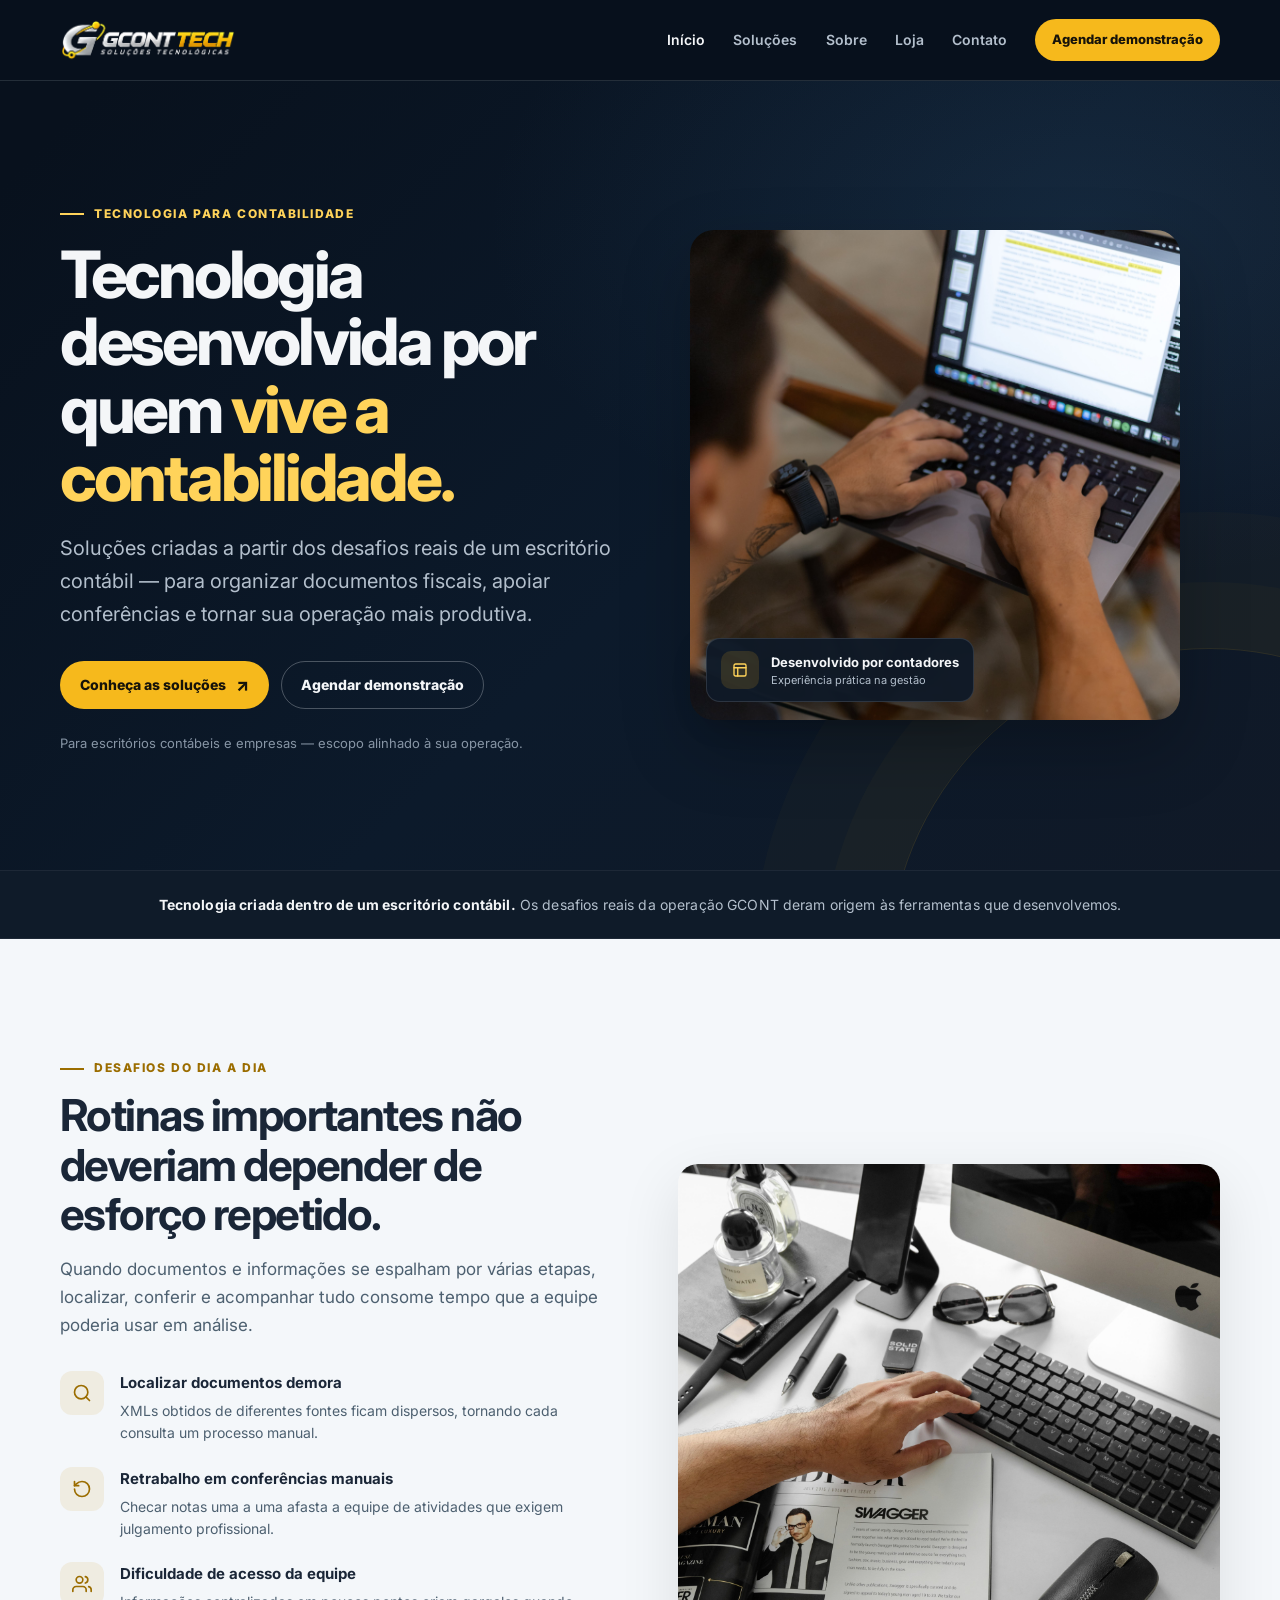
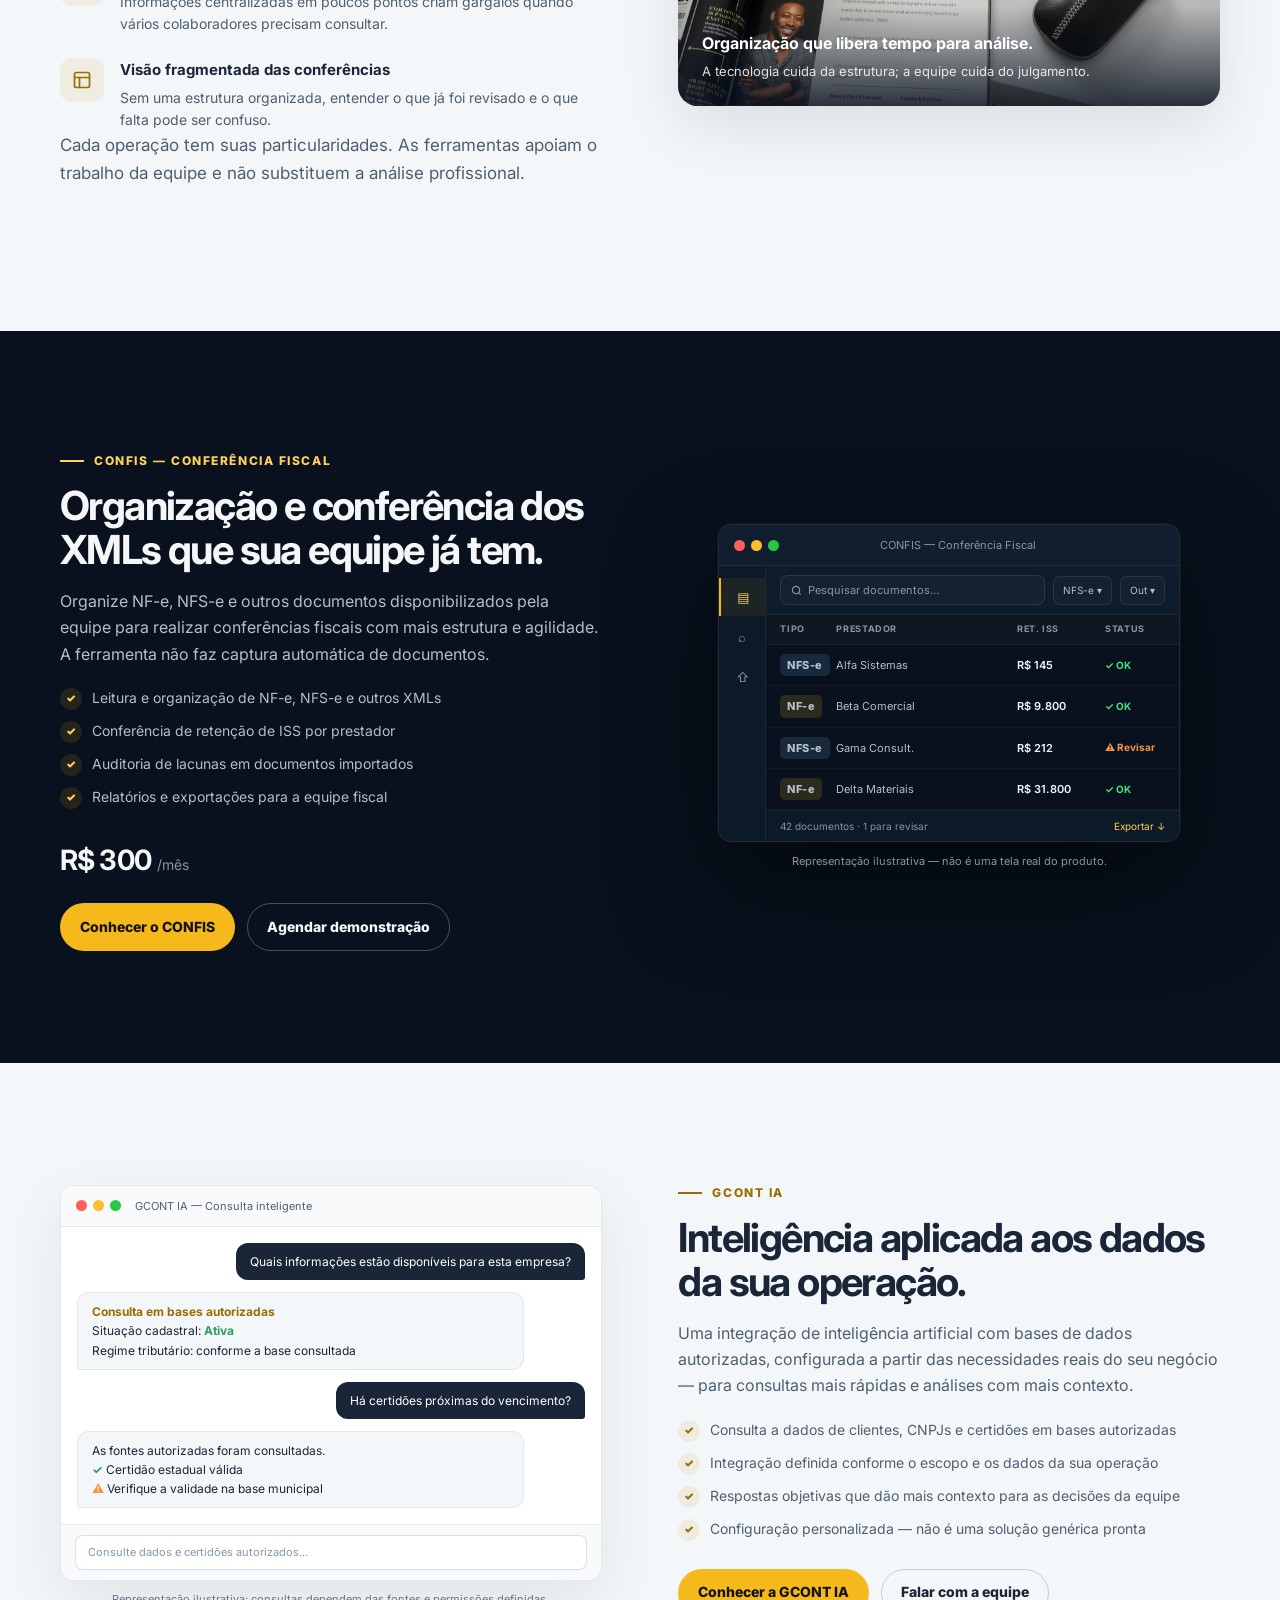
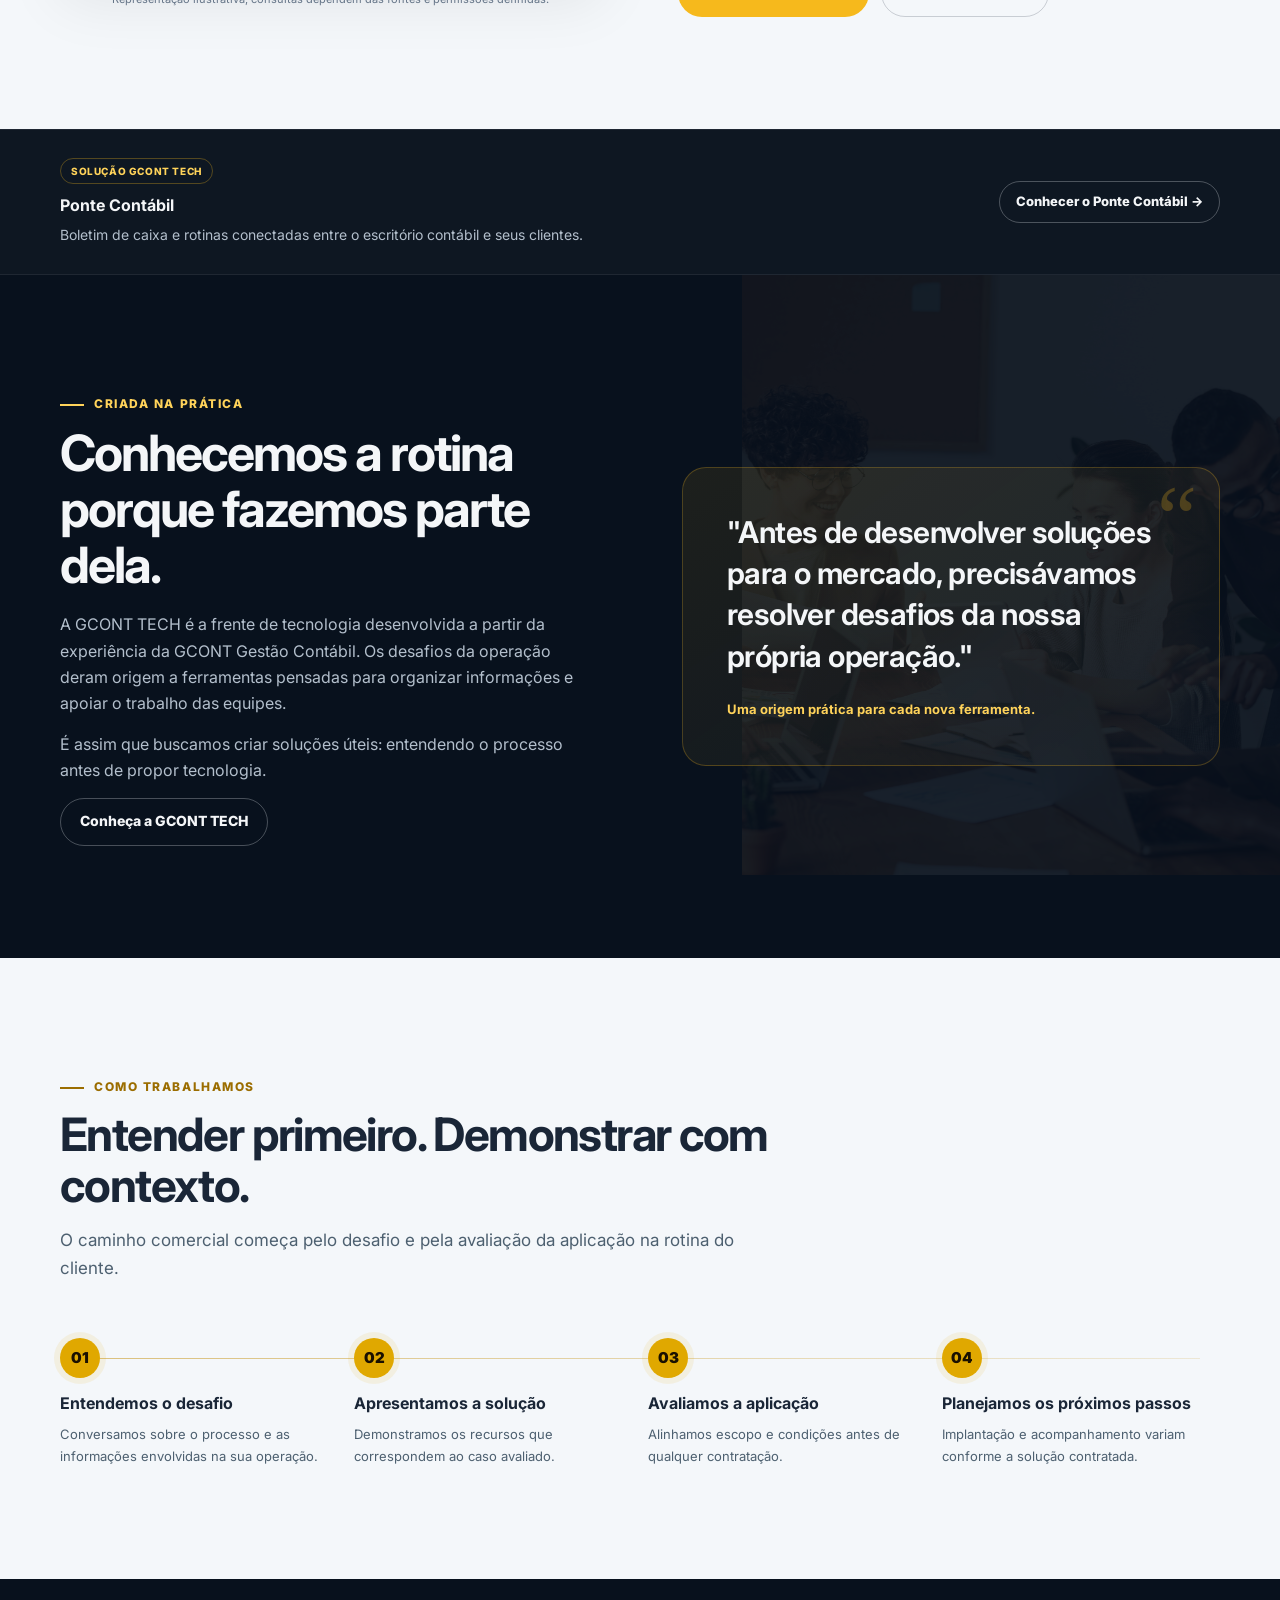
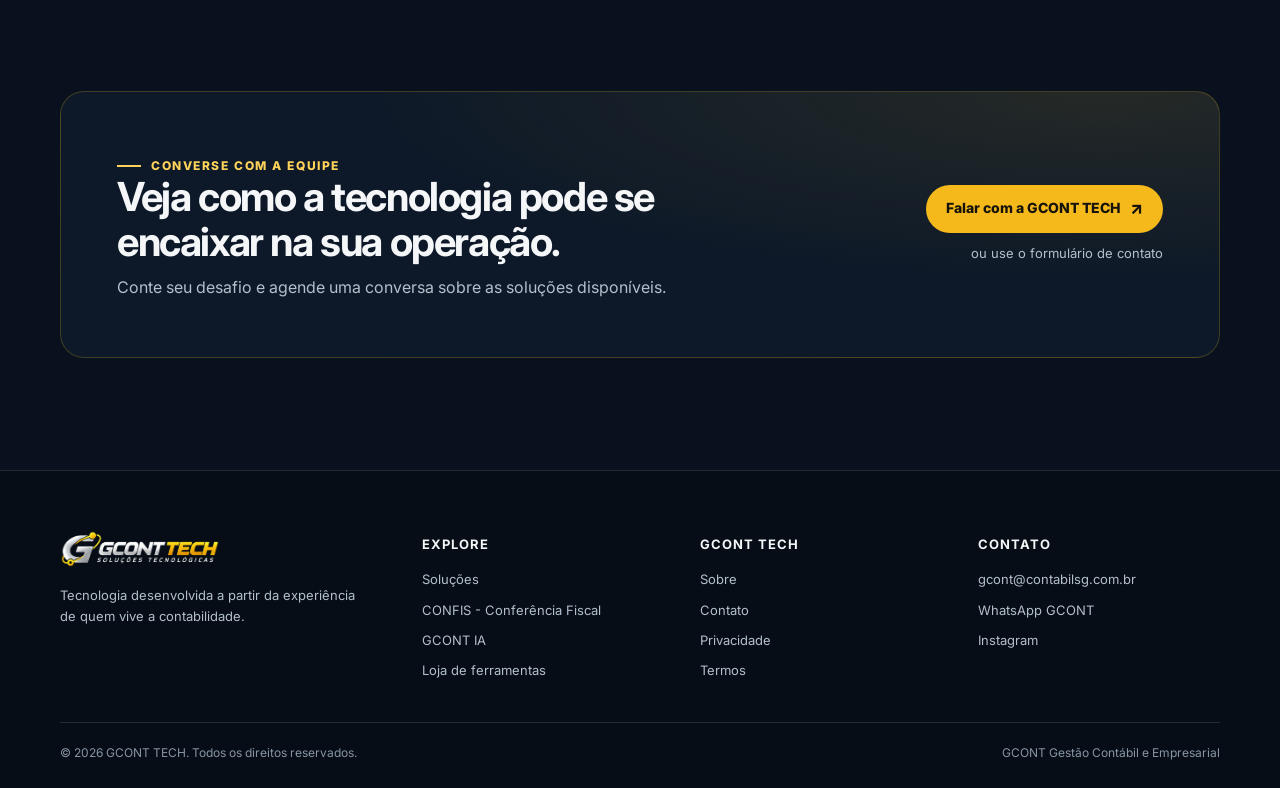
==== commit 8d6f7e84: "UPDATE" ====
--- a/index.html
+++ b/index.html
@@ -178,6 +178,7 @@
               <li>Auditoria de lacunas em documentos importados</li>
               <li>Relatórios e exportações para a equipe fiscal</li>
             </ul>
+            <p style="margin:0 0 20px;display:flex;align-items:baseline;gap:6px"><strong style="font-size:28px;letter-spacing:-.03em;color:var(--text)">R$&nbsp;300</strong><span style="color:var(--faint);font-size:14px">/mês</span></p>
             <div class="product-actions">
               <a class="button" href="/notasync" data-track="confis_view">Conhecer o CONFIS</a>
               <a class="button button-secondary" href="/contato?solucao=notasync" data-track="demo_request">Agendar demonstração</a>
--- a/assets/site.css
+++ b/assets/site.css
@@ -1072,32 +1072,3 @@
   transform-origin: left center;
 }
 
-/* ── Transitions (respects prefers-reduced-motion) ── */
-@media (prefers-reduced-motion: no-preference) {
-  /* Page content enters from below — all pages */
-  main {
-    animation: gcont-enter .34s cubic-bezier(0.22, 1, 0.36, 1) both;
-  }
-  @keyframes gcont-enter {
-    from { opacity: 0; transform: translateY(9px); }
-    to   { opacity: 1; transform: translateY(0); }
-  }
-
-  /* Active subnav indicator grows from left */
-  .legal-subnav-link[aria-current="page"]::after {
-    animation: gcont-indicator .44s cubic-bezier(0.22, 1, 0.36, 1) .05s both;
-  }
-  @keyframes gcont-indicator {
-    from { transform: scaleX(0); }
-    to   { transform: scaleX(1); }
-  }
-
-  /* Header bottom border glows gold on page entry */
-  .is-page-entered .site-header {
-    animation: gcont-header-glow .7s ease-out both;
-  }
-  @keyframes gcont-header-glow {
-    from { box-shadow: 0 1px 0 rgba(246, 185, 28, .5); }
-    to   { box-shadow: 0 1px 0 rgba(246, 185, 28, 0); }
-  }
-}
